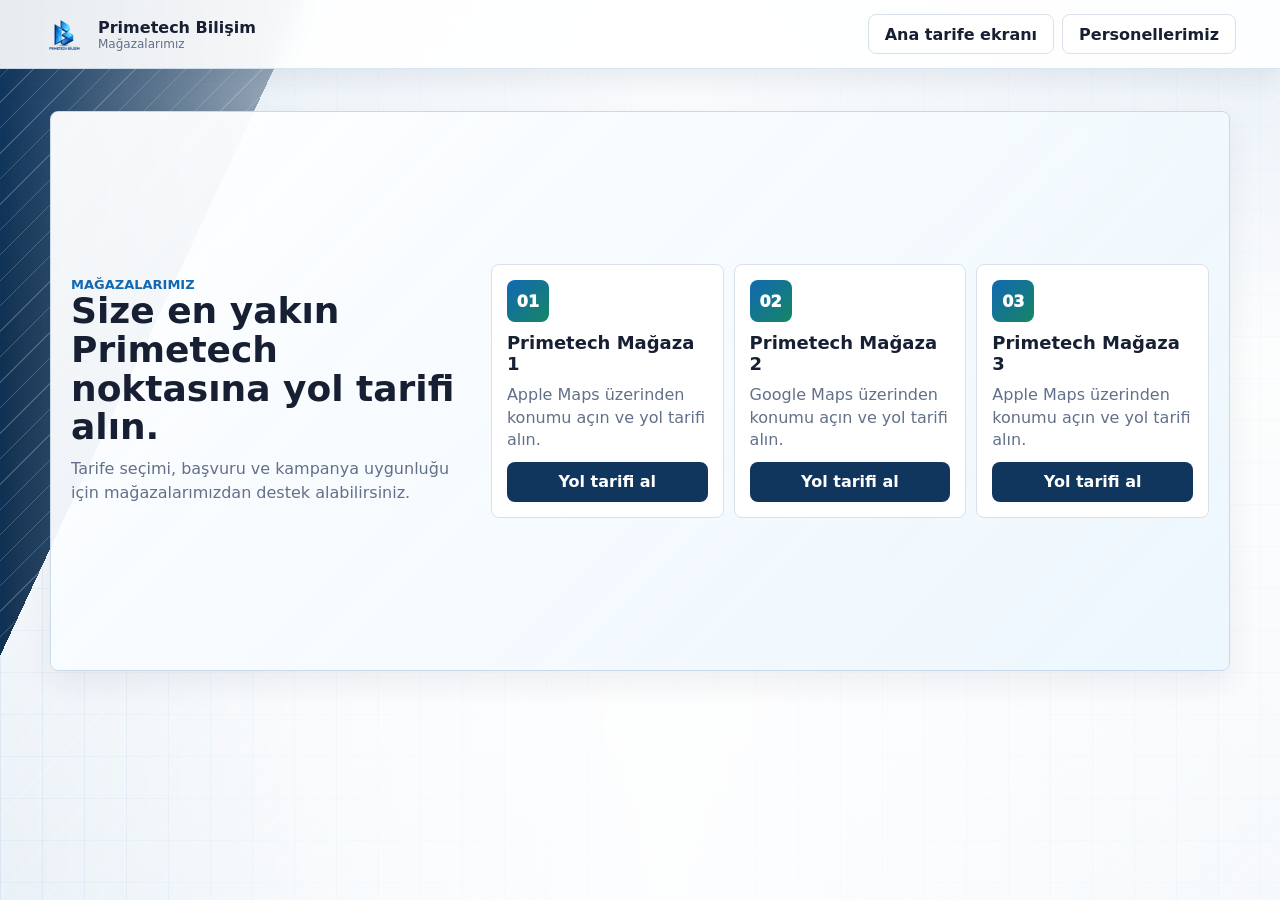
==== magazalarimiz.html @ d58ef6b8 "Add files via upload" ====
﻿<!doctype html>
<html lang="tr">
  <head>
    <meta charset="utf-8" />
    <meta name="viewport" content="width=device-width, initial-scale=1" />
    <title>Primetech Mağazalarımız</title>
    <style>
:root {
  color-scheme: light;
  --ink: #172033;
  --muted: #627089;
  --line: #d9e0ea;
  --panel: #ffffff;
  --soft: #f4f7fb;
  --blue: #1268b3;
  --cyan: #18a7df;
  --green: #168665;
  --amber: #aa6a00;
  --danger: #a63636;
  font-family: Inter, ui-sans-serif, system-ui, -apple-system, BlinkMacSystemFont, "Segoe UI", sans-serif;
}

* {
  box-sizing: border-box;
}

body {
  position: relative;
  min-height: 100vh;
  margin: 0;
  color: var(--ink);
  background:
    linear-gradient(115deg, rgba(12, 44, 78, 0.98) 0 18%, transparent 18% 100%),
    linear-gradient(180deg, #e7eef6 0%, #f8fafc 42%, #eaf1f7 100%);
}

body::before {
  content: "";
  position: fixed;
  inset: 0;
  z-index: -2;
  pointer-events: none;
  background:
    linear-gradient(90deg, rgba(18, 104, 179, 0.08) 1px, transparent 1px),
    linear-gradient(180deg, rgba(18, 104, 179, 0.06) 1px, transparent 1px),
    repeating-linear-gradient(135deg, rgba(255, 255, 255, 0.24) 0 1px, transparent 1px 18px);
  background-size: 42px 42px, 42px 42px, auto;
  opacity: 0.86;
}

body::after {
  content: "";
  position: fixed;
  inset: 0;
  z-index: -1;
  pointer-events: none;
  background:
    linear-gradient(90deg, rgba(255, 255, 255, 0) 0%, rgba(255, 255, 255, 0.64) 24%, rgba(255, 255, 255, 0.88) 52%, rgba(255, 255, 255, 0.58) 100%),
    linear-gradient(180deg, rgba(18, 104, 179, 0.14), rgba(255, 255, 255, 0) 38%);
}

.topbar {
  position: sticky;
  top: 0;
  z-index: 5;
  display: flex;
  align-items: center;
  justify-content: space-between;
  gap: 16px;
  padding: 12px clamp(16px, 4vw, 44px);
  background: rgba(255, 255, 255, 0.9);
  border-bottom: 1px solid rgba(18, 104, 179, 0.16);
  backdrop-filter: blur(14px);
  box-shadow: 0 10px 28px rgba(17, 39, 66, 0.08);
}

.brand {
  display: inline-flex;
  align-items: center;
  gap: 10px;
  color: inherit;
  text-decoration: none;
}

.brand img {
  width: 44px;
  height: 44px;
  border-radius: 8px;
  object-fit: cover;
}

.brand strong,
.brand small {
  display: block;
}

.brand small {
  color: var(--muted);
  font-size: 12px;
}

.pdf-link,
.tab,
#clearSearch {
  min-height: 40px;
  border: 1px solid var(--line);
  border-radius: 8px;
  background: #fff;
  color: var(--ink);
  font: inherit;
  font-weight: 700;
  text-decoration: none;
  cursor: pointer;
}

.top-actions {
  display: flex;
  flex-wrap: wrap;
  gap: 8px;
  justify-content: flex-end;
}

.pdf-link {
  display: inline-flex;
  align-items: center;
  padding: 0 16px;
}

.pdf-link.dark {
  color: #fff;
  border-color: #11365d;
  background: #11365d;
}

main {
  width: min(1180px, calc(100% - 28px));
  margin: 0 auto;
  padding: 26px 0 44px;
}

.hero {
  position: relative;
  display: grid;
  grid-template-columns: 1fr 220px;
  align-items: center;
  gap: 24px;
  min-height: 300px;
  padding: clamp(26px, 5vw, 54px);
  overflow: hidden;
  color: #fff;
  background:
    linear-gradient(135deg, rgba(9, 30, 55, 0.98), rgba(15, 90, 151, 0.92)),
    repeating-linear-gradient(135deg, rgba(255, 255, 255, 0.13) 0 1px, transparent 1px 20px),
    url('[data-uri]') center / 520px no-repeat;
  border-radius: 8px;
  box-shadow: 0 22px 54px rgba(18, 50, 84, 0.22);
}

.hero::after {
  content: "";
  position: absolute;
  inset: auto 0 0;
  height: 6px;
  background: linear-gradient(90deg, #18a7df, #ffffff, #168665);
  opacity: 0.82;
}

.eyebrow {
  margin: 0 0 12px;
  color: #b9ecff;
  font-size: 13px;
  font-weight: 800;
  text-transform: uppercase;
}

.eyebrow.dark {
  color: var(--blue);
}

h1 {
  max-width: 780px;
  margin: 0;
  font-size: clamp(34px, 6vw, 64px);
  line-height: 1;
  letter-spacing: 0;
}

.lead {
  max-width: 640px;
  margin: 18px 0 0;
  color: #d8efff;
  font-size: 18px;
  line-height: 1.55;
}

.hero-visual {
  position: relative;
  display: grid;
  place-items: center;
  min-height: 230px;
}

.hero-visual::before,
.hero-visual::after {
  content: "";
  position: absolute;
  border: 1px solid rgba(255, 255, 255, 0.38);
  border-radius: 999px;
  transform: rotate(-18deg);
}

.hero-visual::before {
  width: 270px;
  height: 116px;
}

.hero-visual::after {
  width: 205px;
  height: 82px;
}

.hero-visual img {
  position: relative;
  z-index: 1;
  width: min(100%, 210px);
  border-radius: 8px;
  box-shadow: 0 18px 50px rgba(0, 0, 0, 0.28);
}

.signal-card {
  position: absolute;
  right: 0;
  bottom: 6px;
  z-index: 2;
  min-width: 104px;
  padding: 13px;
  color: var(--ink);
  background: rgba(255, 255, 255, 0.92);
  border: 1px solid rgba(255, 255, 255, 0.8);
  border-radius: 8px;
  box-shadow: 0 18px 40px rgba(0, 0, 0, 0.22);
}

.signal-card strong,
.signal-card span,
.signal-card small {
  display: block;
}

.signal-card strong {
  color: var(--blue);
  font-size: 30px;
  line-height: 1;
}

.signal-card span {
  margin-top: 5px;
  font-weight: 900;
}

.signal-card small {
  color: var(--muted);
  font-weight: 800;
}

.telekom-strip {
  display: grid;
  grid-template-columns: minmax(260px, 0.9fr) 1.1fr;
  gap: 18px;
  align-items: center;
  margin-top: 16px;
  padding: 20px;
  overflow: hidden;
  color: var(--ink);
  background:
    linear-gradient(90deg, rgba(255, 255, 255, 0.96), rgba(237, 247, 255, 0.92)),
    repeating-linear-gradient(135deg, rgba(18, 104, 179, 0.12) 0 2px, transparent 2px 18px);
  border: 1px solid #c8d9eb;
  border-left: 7px solid var(--blue);
  border-radius: 8px;
}

.telekom-strip h2 {
  max-width: 620px;
  margin: 0;
  font-size: clamp(22px, 3vw, 34px);
  line-height: 1.08;
}

.telekom-points {
  display: grid;
  grid-template-columns: repeat(2, minmax(0, 1fr));
  gap: 9px;
}

.telekom-points span {
  min-height: 42px;
  display: flex;
  align-items: center;
  padding: 9px 11px;
  background: #fff;
  border: 1px solid var(--line);
  border-radius: 8px;
  color: #24354e;
  font-size: 13px;
  font-weight: 850;
}

.visual-board {
  display: grid;
  grid-template-columns: repeat(3, minmax(0, 1fr));
  gap: 14px;
  margin-top: 16px;
}

.visual-board article {
  min-height: 168px;
  padding: 18px;
  overflow: hidden;
  position: relative;
  background: #fff;
  border: 1px solid var(--line);
  border-radius: 8px;
  box-shadow: 0 10px 24px rgba(25, 45, 74, 0.06);
}

.visual-board article::after {
  content: "";
  position: absolute;
  right: -44px;
  bottom: -54px;
  width: 150px;
  height: 150px;
  background: radial-gradient(circle, rgba(18, 104, 179, 0.16), transparent 64%);
  border-radius: 999px;
}

.visual-icon {
  display: grid;
  place-items: center;
  width: 54px;
  height: 54px;
  color: #fff;
  background: linear-gradient(135deg, var(--blue), var(--cyan));
  border-radius: 8px;
  font-weight: 950;
}

.visual-board h2 {
  margin: 14px 0 6px;
  font-size: 19px;
}

.visual-board p {
  margin: 0;
  color: var(--muted);
  line-height: 1.45;
}

.stores-section {
  display: grid;
  grid-template-columns: minmax(260px, 0.72fr) 1.28fr;
  gap: 16px;
  align-items: stretch;
  margin-top: 16px;
  padding: 20px;
  background:
    linear-gradient(135deg, rgba(255, 255, 255, 0.96), rgba(237, 247, 255, 0.9)),
    linear-gradient(90deg, rgba(18, 104, 179, 0.08), rgba(22, 134, 101, 0.08));
  border: 1px solid #c8d9eb;
  border-radius: 8px;
  box-shadow: 0 12px 30px rgba(25, 45, 74, 0.07);
}

.page-section {
  min-height: min(560px, calc(100vh - 150px));
  align-items: center;
}

.stores-head h2,
.stores-head p {
  margin: 0;
}

.stores-head h2 {
  font-size: clamp(24px, 3vw, 36px);
  line-height: 1.08;
}

.stores-head p:not(.eyebrow) {
  margin-top: 10px;
  color: var(--muted);
  line-height: 1.5;
}

.store-grid {
  display: grid;
  grid-template-columns: repeat(3, minmax(0, 1fr));
  gap: 10px;
}

.store-card {
  display: grid;
  gap: 10px;
  align-content: start;
  min-height: 178px;
  padding: 15px;
  background: #fff;
  border: 1px solid var(--line);
  border-radius: 8px;
}

.store-pin {
  display: grid;
  place-items: center;
  width: 42px;
  height: 42px;
  color: #fff;
  background: linear-gradient(135deg, var(--blue), var(--green));
  border-radius: 8px;
  font-weight: 950;
}

.store-card h3,
.store-card p {
  margin: 0;
}

.store-card h3 {
  font-size: 18px;
}

.store-card p {
  color: var(--muted);
  line-height: 1.4;
}

.store-card a {
  display: inline-flex;
  align-items: center;
  justify-content: center;
  min-height: 40px;
  margin-top: auto;
  padding: 0 12px;
  color: #fff;
  background: #11365d;
  border-radius: 8px;
  font-weight: 850;
  text-decoration: none;
}

.staff-section {
  display: grid;
  grid-template-columns: minmax(260px, 0.72fr) 1.28fr;
  gap: 16px;
  align-items: stretch;
  margin-top: 16px;
  padding: 20px;
  color: var(--ink);
  background:
    linear-gradient(135deg, rgba(255, 255, 255, 0.98), rgba(244, 248, 252, 0.94)),
    repeating-linear-gradient(135deg, rgba(18, 104, 179, 0.1) 0 1px, transparent 1px 16px);
  border: 1px solid #c8d9eb;
  border-radius: 8px;
  box-shadow: 0 12px 30px rgba(25, 45, 74, 0.07);
}

.staff-head h2,
.staff-head p {
  margin: 0;
}

.staff-head h2 {
  font-size: clamp(24px, 3vw, 36px);
  line-height: 1.08;
}

.staff-head p:not(.eyebrow) {
  margin-top: 10px;
  color: var(--muted);
  line-height: 1.5;
}

.staff-grid {
  display: grid;
  grid-template-columns: repeat(2, minmax(0, 1fr));
  gap: 10px;
}

.staff-card {
  display: flex;
  gap: 12px;
  align-items: center;
  min-height: 92px;
  padding: 14px;
  background: #fff;
  border: 1px solid var(--line);
  border-radius: 8px;
  box-shadow: 0 8px 20px rgba(25, 45, 74, 0.05);
}

.staff-card.manager {
  grid-column: 1 / -1;
  background:
    linear-gradient(90deg, rgba(18, 104, 179, 0.12), rgba(22, 134, 101, 0.1)),
    #fff;
}

.staff-avatar {
  flex: 0 0 auto;
  display: grid;
  place-items: center;
  width: 50px;
  height: 50px;
  color: #fff;
  background: linear-gradient(135deg, #11365d, var(--blue));
  border-radius: 8px;
  font-weight: 950;
}

.staff-card h3,
.staff-card p {
  margin: 0;
}

.staff-card h3 {
  font-size: 17px;
  line-height: 1.2;
}

.staff-card p {
  margin-top: 4px;
  color: var(--blue);
  font-size: 13px;
  font-weight: 900;
  text-transform: uppercase;
}

.controls {
  display: grid;
  grid-template-columns: minmax(250px, 430px) 1fr;
  gap: 16px;
  align-items: end;
  margin-top: 18px;
}

.search {
  display: grid;
  gap: 7px;
  color: var(--muted);
  font-size: 13px;
  font-weight: 800;
}

.search input {
  width: 100%;
  min-height: 50px;
  border: 1px solid var(--line);
  border-radius: 8px;
  padding: 0 15px;
  color: var(--ink);
  background: #fff;
  font: inherit;
  font-size: 16px;
  outline: none;
}

.search input:focus {
  border-color: var(--blue);
  box-shadow: 0 0 0 3px rgba(18, 104, 179, 0.16);
}

.tabs {
  display: flex;
  flex-wrap: wrap;
  gap: 8px;
  justify-content: flex-end;
}

.tab {
  padding: 0 14px;
}

.tab.active {
  color: #fff;
  border-color: var(--blue);
  background: var(--blue);
}

.status-row {
  display: flex;
  align-items: center;
  justify-content: space-between;
  gap: 14px;
  margin: 16px 0;
  color: var(--muted);
}

.status-row p {
  margin: 0;
}

#clearSearch {
  padding: 0 13px;
}

.cards {
  display: grid;
  grid-template-columns: repeat(2, minmax(0, 1fr));
  gap: 14px;
}

.card {
  position: relative;
  display: grid;
  gap: 14px;
  min-height: 260px;
  padding: 18px;
  overflow: hidden;
  background: var(--panel);
  border: 1px solid var(--line);
  border-radius: 8px;
  box-shadow: 0 10px 24px rgba(25, 45, 74, 0.06);
}

.card::before {
  content: "";
  position: absolute;
  top: 0;
  left: 0;
  width: 100%;
  height: 5px;
  background: linear-gradient(90deg, var(--blue), var(--cyan), var(--green));
}

.card::after {
  content: "";
  position: absolute;
  right: -36px;
  top: 42px;
  width: 120px;
  height: 120px;
  background:
    linear-gradient(135deg, rgba(18, 104, 179, 0.09), rgba(22, 134, 101, 0.08));
  border-radius: 999px;
}

.category-watermark {
  position: absolute;
  right: 18px;
  bottom: 14px;
  z-index: 0;
  max-width: 58%;
  color: rgba(18, 104, 179, 0.08);
  font-size: clamp(28px, 5vw, 54px);
  font-weight: 950;
  line-height: 0.9;
  text-align: right;
  text-transform: uppercase;
  pointer-events: none;
}

.category-mobil {
  background:
    linear-gradient(135deg, rgba(255, 255, 255, 0.97), rgba(238, 247, 255, 0.95)),
    radial-gradient(circle at 88% 18%, rgba(18, 104, 179, 0.15), transparent 38%);
}

.category-ev {
  background:
    linear-gradient(135deg, rgba(255, 255, 255, 0.97), rgba(239, 250, 246, 0.95)),
    repeating-linear-gradient(90deg, rgba(22, 134, 101, 0.08) 0 1px, transparent 1px 18px);
}

.category-tivibu {
  background:
    linear-gradient(135deg, rgba(255, 255, 255, 0.98), rgba(246, 241, 255, 0.96)),
    radial-gradient(circle at 84% 24%, rgba(101, 70, 163, 0.14), transparent 42%);
}

.category-dsl {
  background:
    linear-gradient(135deg, rgba(255, 255, 255, 0.98), rgba(255, 248, 235, 0.96)),
    repeating-linear-gradient(135deg, rgba(170, 106, 0, 0.11) 0 1px, transparent 1px 18px);
}

.category-gorevli {
  background:
    linear-gradient(135deg, rgba(255, 255, 255, 0.98), rgba(255, 244, 244, 0.96)),
    radial-gradient(circle at 86% 22%, rgba(166, 54, 54, 0.12), transparent 42%);
}

.category-cihaz {
  background:
    linear-gradient(135deg, rgba(255, 255, 255, 0.98), rgba(241, 245, 249, 0.96)),
    repeating-linear-gradient(0deg, rgba(16, 24, 40, 0.07) 0 1px, transparent 1px 16px);
}

.card > * {
  position: relative;
  z-index: 1;
}

.tariff-card {
  cursor: pointer;
  transition: transform 160ms ease, border-color 160ms ease, box-shadow 160ms ease;
}

.tariff-card:hover,
.tariff-card:focus-visible {
  border-color: var(--blue);
  box-shadow: 0 16px 34px rgba(18, 104, 179, 0.14);
  transform: translateY(-2px);
  outline: none;
}

.card-head {
  display: flex;
  justify-content: space-between;
  gap: 12px;
}

.badge {
  display: inline-flex;
  align-items: center;
  height: 26px;
  padding: 0 9px;
  border-radius: 999px;
  color: #fff;
  font-size: 12px;
  font-weight: 800;
  white-space: nowrap;
}

.mobil { background: var(--blue); }
.ev { background: var(--green); }
.tivibu { background: #6546a3; }
.dsl { background: var(--amber); }
.gorevli { background: var(--danger); }
.cihaz { background: #101828; }

.device-visual {
  display: grid;
  grid-template-columns: 76px 76px;
  align-items: end;
  min-height: 132px;
  margin: 4px 0 0;
}

.phone-back,
.phone-front {
  position: relative;
  width: 82px;
  height: 126px;
  border-radius: 16px;
  box-shadow: 0 16px 28px rgba(17, 39, 66, 0.18);
}

.phone-back {
  z-index: 1;
  background: linear-gradient(145deg, #e3d4b8, #867c69);
}

.phone-back span {
  position: absolute;
  left: 12px;
  top: 14px;
  width: 46px;
  height: 16px;
  background: #111827;
  border-radius: 999px;
}

.phone-back span::after {
  content: "";
  position: absolute;
  right: -18px;
  top: 0;
  width: 16px;
  height: 16px;
  background: #f7fafc;
  border: 3px solid #111827;
  border-radius: 999px;
}

.phone-front {
  z-index: 2;
  display: grid;
  place-items: center;
  margin-left: -16px;
  color: #fff;
  background:
    radial-gradient(circle at 50% 8%, #101828 0 3px, transparent 4px),
    linear-gradient(135deg, #171923, #d9b968 48%, #0d1118);
  border: 5px solid #111827;
}

.phone-front span,
.phone-front small {
  display: block;
  line-height: 1;
}

.phone-front span {
  font-size: 24px;
  font-weight: 950;
}

.phone-front small {
  margin-top: -28px;
  font-size: 11px;
  font-weight: 850;
  opacity: 0.86;
}

.samsung-phone .phone-back {
  background: linear-gradient(145deg, #64748b, #1e293b);
}

.samsung-phone .phone-front {
  background:
    radial-gradient(circle at 50% 8%, #101828 0 3px, transparent 4px),
    linear-gradient(135deg, #0f172a, #9dd7ff 48%, #4f46e5);
}

.title {
  margin: 0;
  font-size: 20px;
  line-height: 1.2;
}

.subtitle {
  margin: 4px 0 0;
  color: var(--muted);
  line-height: 1.4;
}

.price {
  text-align: right;
  white-space: nowrap;
}

.price strong {
  display: block;
  font-size: 24px;
}

.features {
  display: flex;
  flex-wrap: wrap;
  gap: 7px;
}

.chip {
  display: inline-flex;
  align-items: center;
  min-height: 30px;
  padding: 0 10px;
  border: 1px solid var(--line);
  border-radius: 999px;
  background: var(--soft);
  color: #31415b;
  font-size: 13px;
  font-weight: 800;
}

.variants {
  display: grid;
  grid-template-columns: repeat(auto-fit, minmax(112px, 1fr));
  gap: 8px;
}

.variant {
  min-height: 86px;
  padding: 10px;
  background: #f8fafc;
  border: 1px solid var(--line);
  border-radius: 8px;
}

.variant strong,
.variant span,
.variant small {
  display: block;
}

.variant strong {
  color: var(--ink);
  font-size: 15px;
  line-height: 1.2;
}

.variant span {
  margin-top: 5px;
  color: var(--blue);
  font-size: 18px;
  font-weight: 850;
  line-height: 1.1;
}

.variant small {
  margin-top: 5px;
  color: var(--muted);
  font-size: 12px;
  line-height: 1.25;
}

.discount-variant span {
  color: #0e7490;
}

.discount-variant small {
  color: #31415b;
  font-weight: 800;
}

.note {
  margin: 0;
  color: var(--muted);
  line-height: 1.45;
}

.detail-hint {
  color: var(--blue);
  font-size: 13px;
  font-weight: 850;
}

.modal[hidden] {
  display: none;
}

.modal {
  position: fixed;
  inset: 0;
  z-index: 20;
  display: grid;
  place-items: center;
  padding: 20px;
}

.modal-backdrop {
  position: absolute;
  inset: 0;
  background: rgba(10, 20, 35, 0.62);
}

.modal-panel {
  position: relative;
  width: min(980px, 100%);
  max-height: min(86vh, 860px);
  overflow: auto;
  padding: clamp(18px, 3vw, 28px);
  background: #fff;
  border-radius: 8px;
  box-shadow: 0 28px 90px rgba(0, 0, 0, 0.3);
}

.modal-open {
  overflow: hidden;
}

.modal-close {
  position: sticky;
  top: 0;
  float: right;
  width: 40px;
  height: 40px;
  border: 1px solid var(--line);
  border-radius: 8px;
  background: #fff;
  color: var(--ink);
  font-size: 26px;
  line-height: 1;
  cursor: pointer;
}

.detail-head {
  padding-right: 52px;
}

.detail-head h2 {
  margin: 10px 0 6px;
  font-size: clamp(28px, 5vw, 44px);
  line-height: 1;
}

.detail-head p {
  margin: 0;
  color: var(--muted);
  font-size: 17px;
}

.detail-section {
  margin-top: 22px;
}

.detail-section h3,
.detail-box h3 {
  margin: 0 0 10px;
  font-size: 16px;
}

.detail-variants {
  grid-template-columns: repeat(auto-fit, minmax(130px, 1fr));
}

.detail-table-wrap {
  overflow: auto;
  border: 1px solid var(--line);
  border-radius: 8px;
}

.detail-table {
  width: 100%;
  border-collapse: collapse;
  min-width: 620px;
}

.detail-table th,
.detail-table td {
  padding: 12px;
  text-align: left;
  border-bottom: 1px solid var(--line);
}

.detail-table th {
  color: #24354e;
  background: #eef5fb;
  font-size: 12px;
  text-transform: uppercase;
}

.detail-table td {
  color: var(--muted);
}

.detail-table td strong {
  color: var(--blue);
  font-size: 18px;
}

.detail-table tr:last-child td {
  border-bottom: 0;
}

.detail-grid {
  display: grid;
  grid-template-columns: repeat(2, minmax(0, 1fr));
  gap: 12px;
  margin-top: 18px;
}

.detail-box {
  padding: 15px;
  background: #f8fafc;
  border: 1px solid var(--line);
  border-radius: 8px;
}

.detail-box ul {
  margin: 0;
  padding-left: 18px;
  color: var(--muted);
  line-height: 1.45;
}

.detail-box li + li {
  margin-top: 6px;
}

.detail-box p {
  margin: 0;
  color: var(--muted);
  line-height: 1.45;
}

.perk-grid {
  display: grid;
  grid-template-columns: repeat(2, minmax(0, 1fr));
  gap: 8px;
}

.perk-card {
  display: grid;
  grid-template-columns: 34px 1fr;
  gap: 9px;
  align-items: start;
  min-height: 72px;
  padding: 10px;
  background: #fff;
  border: 1px solid var(--line);
  border-radius: 8px;
}

.perk-card span {
  display: grid;
  place-items: center;
  width: 34px;
  height: 34px;
  color: #fff;
  background: linear-gradient(135deg, var(--blue), var(--green));
  border-radius: 8px;
  font-size: 12px;
  font-weight: 950;
}

.perk-card p {
  margin: 0;
  color: var(--muted);
  font-size: 13px;
  line-height: 1.35;
}

.contact-cta {
  display: flex;
  align-items: center;
  justify-content: space-between;
  gap: 14px;
  margin-top: 18px;
  padding: 16px;
  color: #fff;
  background: linear-gradient(135deg, #1268b3, #168665);
  border-radius: 8px;
}

.contact-cta strong,
.contact-cta span {
  display: block;
}

.contact-cta span {
  margin-top: 4px;
  color: rgba(255, 255, 255, 0.82);
}

.contact-cta code {
  display: block;
  max-width: 680px;
  margin-top: 10px;
  padding: 10px;
  color: #143525;
  background: rgba(255, 255, 255, 0.9);
  border-radius: 8px;
  font: 700 13px/1.4 Inter, ui-sans-serif, system-ui, sans-serif;
  white-space: normal;
}

.whatsapp-button {
  display: inline-flex;
  align-items: center;
  justify-content: center;
  min-height: 44px;
  padding: 0 18px;
  color: #0e3b2c;
  background: #fff;
  border-radius: 8px;
  font-weight: 900;
  text-decoration: none;
  white-space: nowrap;
}

.empty {
  grid-column: 1 / -1;
  padding: 30px;
  text-align: center;
  color: var(--muted);
  background: #fff;
  border: 1px dashed var(--line);
  border-radius: 8px;
}

.pdf-panel {
  display: flex;
  align-items: center;
  justify-content: space-between;
  gap: 16px;
  margin-top: 24px;
  padding: 22px;
  background: #fff;
  border: 1px solid var(--line);
  border-radius: 8px;
}

.pdf-panel h2,
.pdf-panel p {
  margin: 0;
}

.pdf-panel p {
  margin-top: 6px;
  color: var(--muted);
}

@media (max-width: 900px) {
  .hero,
  .controls,
  .telekom-strip,
  .visual-board,
  .stores-section,
  .staff-section {
    grid-template-columns: 1fr;
  }

  .store-grid,
  .staff-grid {
    grid-template-columns: 1fr;
  }

  .tabs {
    justify-content: flex-start;
  }

  .cards {
    grid-template-columns: 1fr;
  }
}

@media (max-width: 620px) {
  .topbar {
    align-items: flex-start;
  }

  .brand span {
    display: none;
  }

  .hero {
    min-height: auto;
    padding: 24px;
  }

  .hero-logo {
    display: none;
  }

  .hero-visual {
    display: none;
  }

  h1 {
    font-size: 36px;
  }

  .cards {
    grid-template-columns: 1fr;
  }

  .card-head,
  .pdf-panel,
  .status-row,
  .detail-grid,
  .contact-cta {
    align-items: flex-start;
    display: flex;
    flex-direction: column;
  }

  .telekom-points {
    grid-template-columns: 1fr;
  }

  .perk-grid {
    grid-template-columns: 1fr;
  }

  .modal {
    padding: 10px;
  }

  .price {
    text-align: left;
  }
}

</style>
  </head>
  <body>
    <header class="topbar">
      <a class="brand" href="index.html" aria-label="Primetech ana sayfa">
        <img src="[data-uri]" alt="Primetech Bilişim" />
        <span>
          <strong>Primetech Bilişim</strong>
          <small>Mağazalarımız</small>
        </span>
      </a>
      <nav class="top-actions" aria-label="Hızlı bağlantılar">
        <a class="pdf-link" href="index.html">Ana tarife ekranı</a>
        <a class="pdf-link" href="personellerimiz.html">Personellerimiz</a>
      </nav>
    </header>

    <main>
      <section class="stores-section page-section" aria-label="Mağazalarımız">
        <div class="stores-head">
          <p class="eyebrow dark">Mağazalarımız</p>
          <h2>Size en yakın Primetech noktasına yol tarifi alın.</h2>
          <p>Tarife seçimi, başvuru ve kampanya uygunluğu için mağazalarımızdan destek alabilirsiniz.</p>
        </div>
        <div class="store-grid">
          <article class="store-card">
            <span class="store-pin">01</span>
            <h3>Primetech Mağaza 1</h3>
            <p>Apple Maps üzerinden konumu açın ve yol tarifi alın.</p>
            <a href="https://maps.apple/p/JTfCHb.LEpPnDR" target="_blank" rel="noopener">Yol tarifi al</a>
          </article>
          <article class="store-card">
            <span class="store-pin">02</span>
            <h3>Primetech Mağaza 2</h3>
            <p>Google Maps üzerinden konumu açın ve yol tarifi alın.</p>
            <a href="https://maps.app.goo.gl/iQ6rMg1Adrgy4jG86?g_st=iw" target="_blank" rel="noopener">Yol tarifi al</a>
          </article>
          <article class="store-card">
            <span class="store-pin">03</span>
            <h3>Primetech Mağaza 3</h3>
            <p>Apple Maps üzerinden konumu açın ve yol tarifi alın.</p>
            <a href="https://maps.apple/p/fBBuupZYRrLbHs" target="_blank" rel="noopener">Yol tarifi al</a>
          </article>
        </div>
      </section>
    </main>
  </body>
</html>
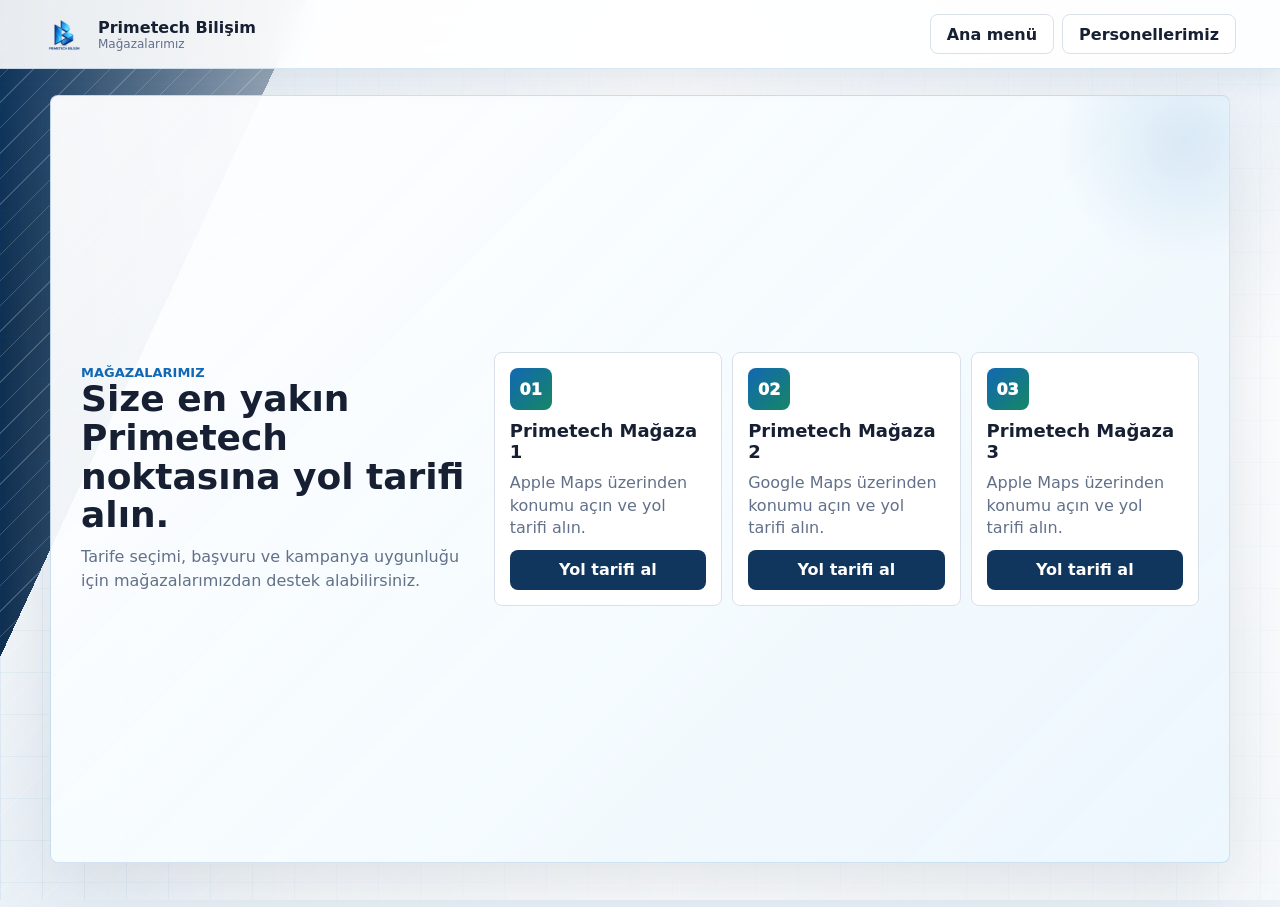
==== commit e3029b43: "Update print statement from 'Hello' to 'Goodbye'" ====
--- a/magazalarimiz.html
+++ b/magazalarimiz.html
@@ -151,7 +151,7 @@
   background:
     linear-gradient(135deg, rgba(9, 30, 55, 0.98), rgba(15, 90, 151, 0.92)),
     repeating-linear-gradient(135deg, rgba(255, 255, 255, 0.13) 0 1px, transparent 1px 20px),
-    url('[data-uri]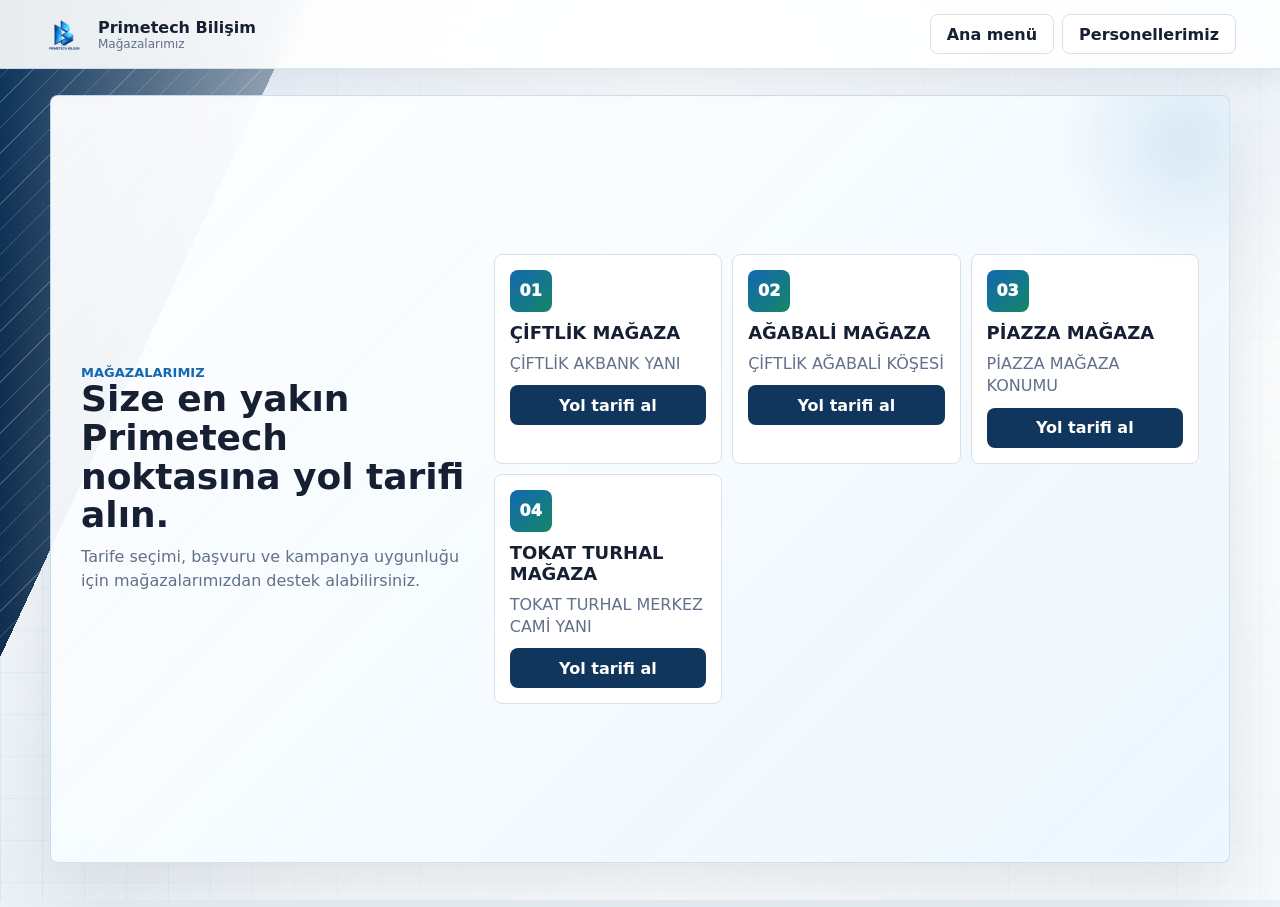
==== commit 23ecac8c: "Update print statement from 'Hello' to 'Goodbye'" ====
--- a/magazalarimiz.html
+++ b/magazalarimiz.html
@@ -116,8 +116,30 @@
 .top-actions {
   display: flex;
   flex-wrap: wrap;
+  align-items: center;
   gap: 8px;
   justify-content: flex-end;
+}
+
+.top-tabs {
+  display: flex;
+  flex-wrap: wrap;
+  gap: 6px;
+  justify-content: flex-end;
+}
+
+.top-tabs .tab {
+  min-height: 36px;
+  padding: 0 10px;
+  font-size: 13px;
+  font-weight: 850;
+}
+
+.nav-separator {
+  width: 1px;
+  height: 34px;
+  margin: 0 4px;
+  background: linear-gradient(180deg, transparent, rgba(18, 104, 179, 0.36), transparent);
 }
 
 .pdf-link {
@@ -141,19 +163,124 @@
 .hero {
   position: relative;
   display: grid;
-  grid-template-columns: 1fr 220px;
-  align-items: center;
-  gap: 24px;
-  min-height: 300px;
-  padding: clamp(26px, 5vw, 54px);
+  grid-template-columns: minmax(0, 1fr) 340px;
+  align-items: center;
+  gap: 34px;
+  min-height: 340px;
+  padding: 48px 54px;
   overflow: hidden;
   color: #fff;
   background:
-    linear-gradient(135deg, rgba(9, 30, 55, 0.98), rgba(15, 90, 151, 0.92)),
-    repeating-linear-gradient(135deg, rgba(255, 255, 255, 0.13) 0 1px, transparent 1px 20px),
-    url('[data-uri]') center / 520px no-repeat;
+    radial-gradient(circle at 78% 26%, rgba(69, 190, 255, 0.34), transparent 28%),
+    radial-gradient(circle at 18% 80%, rgba(34, 168, 129, 0.28), transparent 30%),
+    linear-gradient(135deg, rgba(8, 28, 52, 0.98), rgba(27, 78, 141, 0.94)),
+    repeating-linear-gradient(135deg, rgba(255, 255, 255, 0.12) 0 1px, transparent 1px 22px);
   border-radius: 8px;
   box-shadow: 0 22px 54px rgba(18, 50, 84, 0.22);
+}
+
+.hero::before {
+  content: "";
+  position: absolute;
+  inset: 18px;
+  pointer-events: none;
+  border: 1px solid rgba(255, 255, 255, 0.14);
+  border-radius: 8px;
+  background:
+    linear-gradient(90deg, rgba(255, 255, 255, 0.12), transparent 30%),
+    linear-gradient(rgba(255, 255, 255, 0.06) 1px, transparent 1px),
+    linear-gradient(90deg, rgba(255, 255, 255, 0.05) 1px, transparent 1px);
+  background-size: auto, 34px 34px, 34px 34px;
+  opacity: 0.7;
+}
+
+.hero-brand-lockup {
+  position: relative;
+  z-index: 1;
+  display: grid;
+  justify-items: start;
+  gap: 12px;
+  text-align: left;
+}
+
+.hero-brand-lockup h1 {
+  max-width: 650px;
+  font-size: 58px;
+  line-height: 0.98;
+  text-shadow: 0 18px 34px rgba(0, 0, 0, 0.22);
+}
+
+.hero-showcase {
+  position: relative;
+  z-index: 1;
+  min-height: 250px;
+  display: grid;
+  place-items: center;
+}
+
+.hero-logo-panel {
+  position: relative;
+  display: grid;
+  place-items: center;
+  width: 260px;
+  height: 260px;
+  padding: 28px;
+  background:
+    linear-gradient(145deg, rgba(255, 255, 255, 0.22), rgba(255, 255, 255, 0.07)),
+    rgba(8, 33, 62, 0.36);
+  border: 1px solid rgba(255, 255, 255, 0.28);
+  border-radius: 8px;
+  box-shadow:
+    0 26px 58px rgba(0, 0, 0, 0.32),
+    inset 0 1px 0 rgba(255, 255, 255, 0.3);
+}
+
+.hero-logo-panel img {
+  position: relative;
+  z-index: 2;
+  width: 190px;
+  height: auto;
+  border-radius: 8px;
+  filter: drop-shadow(0 20px 30px rgba(0, 0, 0, 0.3));
+}
+
+.orbit {
+  position: absolute;
+  border: 1px solid rgba(255, 255, 255, 0.38);
+  border-radius: 999px;
+  transform: rotate(-18deg);
+}
+
+.orbit-one {
+  width: 310px;
+  height: 128px;
+}
+
+.orbit-two {
+  width: 238px;
+  height: 88px;
+}
+
+.hero-glow {
+  position: absolute;
+  border-radius: 999px;
+  filter: blur(8px);
+}
+
+.glow-one {
+  right: 18px;
+  top: 20px;
+  width: 64px;
+  height: 64px;
+  background: rgba(72, 199, 255, 0.52);
+}
+
+.glow-two {
+  left: 20px;
+  bottom: 24px;
+  width: 48px;
+  height: 48px;
+  background: rgba(42, 196, 142, 0.48);
 }
 
 .hero::after {
@@ -263,6 +390,160 @@
   font-weight: 800;
 }
 
+.price-alert {
+  position: relative;
+  display: grid;
+  grid-template-columns: 58px minmax(0, 1fr) auto;
+  gap: 18px;
+  align-items: center;
+  margin-top: 16px;
+  padding: 20px 22px;
+  overflow: hidden;
+  background:
+    radial-gradient(circle at 92% 18%, rgba(255, 202, 85, 0.3), transparent 26%),
+    linear-gradient(135deg, rgba(255, 255, 255, 0.98), rgba(239, 247, 255, 0.96)),
+    linear-gradient(90deg, rgba(18, 104, 179, 0.16), rgba(22, 134, 101, 0.13));
+  border: 1px solid rgba(18, 104, 179, 0.34);
+  border-left: 8px solid #f0a000;
+  border-radius: 8px;
+  box-shadow: 0 18px 42px rgba(22, 56, 96, 0.16);
+}
+
+.price-alert::after {
+  content: "21";
+  position: absolute;
+  right: 18px;
+  top: -26px;
+  color: rgba(18, 104, 179, 0.08);
+  font-size: 120px;
+  font-weight: 950;
+  line-height: 1;
+}
+
+.alert-icon {
+  display: grid;
+  place-items: center;
+  width: 50px;
+  height: 50px;
+  color: #fff;
+  background: linear-gradient(135deg, #f0a000, #1268b3);
+  border-radius: 8px;
+  box-shadow: 0 12px 28px rgba(240, 160, 0, 0.25);
+  font-size: 28px;
+  font-weight: 950;
+}
+
+.price-alert h2,
+.price-alert p {
+  position: relative;
+  z-index: 1;
+  margin: 0;
+}
+
+.price-alert h2 {
+  max-width: 860px;
+  font-size: clamp(20px, 2.6vw, 29px);
+  line-height: 1.14;
+}
+
+.price-alert p:not(.eyebrow) {
+  margin-top: 7px;
+  color: var(--muted);
+  font-weight: 700;
+}
+
+.countdown {
+  position: relative;
+  z-index: 1;
+  display: grid;
+  grid-template-columns: repeat(3, 76px);
+  gap: 8px;
+}
+
+.countdown div {
+  display: grid;
+  place-items: center;
+  min-height: 70px;
+  padding: 10px 8px;
+  color: #fff;
+  background: linear-gradient(145deg, #113b68, #1268b3);
+  border: 1px solid rgba(255, 255, 255, 0.22);
+  border-radius: 8px;
+  box-shadow: 0 12px 26px rgba(18, 104, 179, 0.22);
+}
+
+.countdown strong {
+  font-size: 28px;
+  line-height: 1;
+}
+
+.countdown span {
+  margin-top: 5px;
+  color: rgba(255, 255, 255, 0.78);
+  font-size: 11px;
+  font-weight: 900;
+  text-transform: uppercase;
+}
+
+.live-support {
+  display: grid;
+  grid-template-columns: 70px minmax(0, 1fr) auto;
+  gap: 18px;
+  align-items: center;
+  margin-top: 16px;
+  padding: 20px;
+  color: var(--ink);
+  background:
+    linear-gradient(135deg, rgba(255, 255, 255, 0.98), rgba(237, 247, 255, 0.94)),
+    repeating-linear-gradient(135deg, rgba(22, 134, 101, 0.1) 0 2px, transparent 2px 18px);
+  border: 1px solid #c8d9eb;
+  border-left: 7px solid var(--green);
+  border-radius: 8px;
+  box-shadow: 0 16px 36px rgba(22, 56, 96, 0.1);
+}
+
+.support-mark {
+  display: grid;
+  place-items: center;
+  width: 58px;
+  height: 58px;
+  color: #fff;
+  background: linear-gradient(135deg, #168665, #1268b3);
+  border-radius: 8px;
+  font-weight: 950;
+}
+
+.live-support h2,
+.live-support p {
+  margin: 0;
+}
+
+.live-support h2 {
+  font-size: clamp(21px, 2.4vw, 30px);
+  line-height: 1.12;
+}
+
+.live-support p:not(.eyebrow) {
+  margin-top: 7px;
+  color: var(--muted);
+  font-weight: 700;
+}
+
+.support-button {
+  display: inline-flex;
+  align-items: center;
+  justify-content: center;
+  min-height: 44px;
+  padding: 0 18px;
+  color: #fff;
+  background: linear-gradient(135deg, #168665, #20b56f);
+  border-radius: 8px;
+  font-weight: 950;
+  text-decoration: none;
+  white-space: nowrap;
+  box-shadow: 0 12px 26px rgba(22, 134, 101, 0.2);
+}
+
 .telekom-strip {
   display: grid;
   grid-template-columns: minmax(260px, 0.9fr) 1.1fr;
@@ -454,7 +735,7 @@
 
 .store-grid {
   display: grid;
-  grid-template-columns: repeat(3, minmax(0, 1fr));
+  grid-template-columns: repeat(auto-fit, minmax(190px, 1fr));
   gap: 10px;
 }
 
@@ -619,6 +900,9 @@
 }
 
 .call-action {
+  display: flex;
+  flex-wrap: wrap;
+  gap: 8px;
   margin-top: 8px;
 }
 
@@ -635,9 +919,13 @@
   text-decoration: none;
 }
 
+.call-action .message-action {
+  background: linear-gradient(135deg, #168665, #20b56f);
+}
+
 .controls {
   display: grid;
-  grid-template-columns: minmax(250px, 430px) 1fr;
+  grid-template-columns: minmax(250px, 520px);
   gap: 16px;
   align-items: end;
   margin-top: 18px;
@@ -1217,10 +1505,14 @@
   justify-content: space-between;
   gap: 14px;
   margin-top: 18px;
-  padding: 16px;
+  padding: 18px;
   color: #fff;
-  background: linear-gradient(135deg, #1268b3, #168665);
-  border-radius: 8px;
+  background:
+    linear-gradient(135deg, rgba(17, 54, 93, 0.98), rgba(18, 104, 179, 0.96)),
+    repeating-linear-gradient(135deg, rgba(255, 255, 255, 0.12) 0 1px, transparent 1px 18px);
+  border: 1px solid rgba(255, 255, 255, 0.22);
+  border-radius: 8px;
+  box-shadow: 0 16px 32px rgba(17, 54, 93, 0.18);
 }
 
 .contact-cta strong,
@@ -1251,10 +1543,11 @@
   justify-content: center;
   min-height: 44px;
   padding: 0 18px;
-  color: #0e3b2c;
+  color: #10395f;
   background: #fff;
-  border-radius: 8px;
-  font-weight: 900;
+  border: 1px solid rgba(255, 255, 255, 0.78);
+  border-radius: 8px;
+  font-weight: 950;
   text-decoration: none;
   white-space: nowrap;
 }
@@ -1294,6 +1587,7 @@
 @media (max-width: 900px) {
   .hero,
   .controls,
+  .live-support,
   .telekom-strip,
   .visual-board,
   .stores-section,
@@ -1310,8 +1604,39 @@
     justify-content: flex-start;
   }
 
+  .topbar {
+    align-items: flex-start;
+  }
+
+  .top-actions,
+  .top-tabs {
+    justify-content: flex-start;
+  }
+
+  .live-support {
+    align-items: flex-start;
+  }
+
+  .support-button {
+    width: fit-content;
+  }
+
   .cards {
     grid-template-columns: 1fr;
+  }
+
+  .hero {
+    gap: 26px;
+    padding: 34px;
+  }
+
+  .hero-brand-lockup {
+    justify-items: center;
+    text-align: center;
+  }
+
+  .hero-brand-lockup h1 {
+    font-size: 46px;
   }
 }
 
@@ -1324,17 +1649,103 @@
     display: none;
   }
 
+  .top-actions {
+    width: 100%;
+  }
+
+  .top-tabs {
+    width: 100%;
+  }
+
+  .top-tabs .tab {
+    min-height: 34px;
+    padding: 0 9px;
+    font-size: 12px;
+  }
+
+  .nav-separator {
+    width: 100%;
+    height: 1px;
+    margin: 2px 0;
+    background: linear-gradient(90deg, transparent, rgba(18, 104, 179, 0.36), transparent);
+  }
+
   .hero {
     min-height: auto;
     padding: 24px;
   }
 
-  .hero-logo {
-    display: none;
-  }
-
-  .hero-visual {
-    display: none;
+  .hero-brand-lockup h1 {
+    font-size: 34px;
+  }
+
+  .hero-showcase {
+    min-height: 190px;
+  }
+
+  .hero-logo-panel {
+    width: 188px;
+    height: 188px;
+    padding: 20px;
+  }
+
+  .hero-logo-panel img {
+    width: 138px;
+  }
+
+  .price-alert {
+    grid-template-columns: 1fr;
+    gap: 12px;
+    padding: 16px;
+  }
+
+  .price-alert::after {
+    right: 10px;
+    top: -18px;
+    font-size: 82px;
+  }
+
+  .alert-icon {
+    width: 42px;
+    height: 42px;
+    font-size: 24px;
+  }
+
+  .countdown {
+    grid-template-columns: repeat(3, minmax(0, 1fr));
+    width: 100%;
+  }
+
+  .countdown div {
+    min-height: 62px;
+  }
+
+  .countdown strong {
+    font-size: 23px;
+  }
+
+  .live-support {
+    gap: 12px;
+    padding: 16px;
+  }
+
+  .support-mark {
+    width: 48px;
+    height: 48px;
+  }
+
+  .support-button {
+    width: 100%;
+  }
+
+  .orbit-one {
+    width: 222px;
+    height: 92px;
+  }
+
+  .orbit-two {
+    width: 174px;
+    height: 66px;
   }
 
   h1 {
@@ -1399,21 +1810,27 @@
         <div class="store-grid">
           <article class="store-card">
             <span class="store-pin">01</span>
-            <h3>Primetech Mağaza 1</h3>
-            <p>Apple Maps üzerinden konumu açın ve yol tarifi alın.</p>
-            <a href="https://maps.apple/p/JTfCHb.LEpPnDR" target="_blank" rel="noopener">Yol tarifi al</a>
+            <h3>ÇİFTLİK MAĞAZA</h3>
+            <p>ÇİFTLİK AKBANK YANI</p>
+            <a href="https://www.google.com/maps/search/?api=1&query=%C3%87iftlik%20Akbank%20Yan%C4%B1%20Primetech" target="_blank" rel="noopener">Yol tarifi al</a>
           </article>
           <article class="store-card">
             <span class="store-pin">02</span>
-            <h3>Primetech Mağaza 2</h3>
-            <p>Google Maps üzerinden konumu açın ve yol tarifi alın.</p>
+            <h3>AĞABALİ MAĞAZA</h3>
+            <p>ÇİFTLİK AĞABALİ KÖŞESİ</p>
             <a href="https://maps.app.goo.gl/iQ6rMg1Adrgy4jG86?g_st=iw" target="_blank" rel="noopener">Yol tarifi al</a>
           </article>
           <article class="store-card">
             <span class="store-pin">03</span>
-            <h3>Primetech Mağaza 3</h3>
-            <p>Apple Maps üzerinden konumu açın ve yol tarifi alın.</p>
-            <a href="https://maps.apple/p/fBBuupZYRrLbHs" target="_blank" rel="noopener">Yol tarifi al</a>
+            <h3>PİAZZA MAĞAZA</h3>
+            <p>PİAZZA MAĞAZA KONUMU</p>
+            <a href="https://www.google.com/maps/search/?api=1&query=Piazza%20Primetech%20Ma%C4%9Faza" target="_blank" rel="noopener">Yol tarifi al</a>
+          </article>
+          <article class="store-card">
+            <span class="store-pin">04</span>
+            <h3>TOKAT TURHAL MAĞAZA</h3>
+            <p>TOKAT TURHAL MERKEZ CAMİ YANI</p>
+            <a href="https://maps.app.goo.gl/VJpfwVGwudKUDGp36" target="_blank" rel="noopener">Yol tarifi al</a>
           </article>
         </div>
       </section>
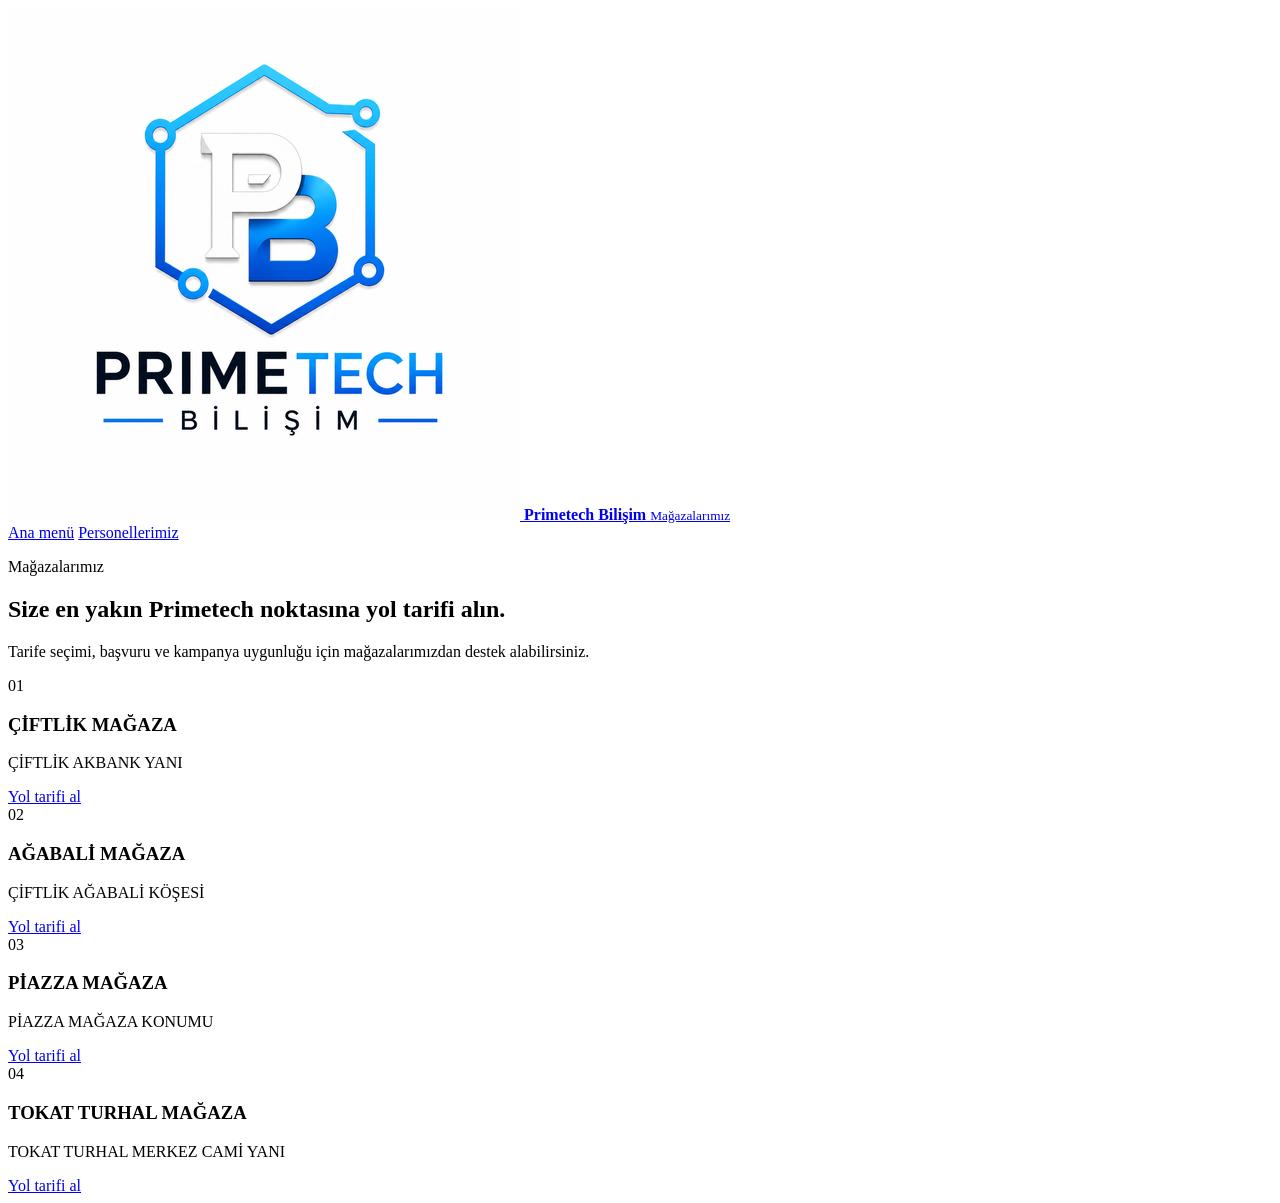
==== commit 8b992985: "Update print statement from 'Hello' to 'Goodbye'" ====
--- a/magazalarimiz.html
+++ b/magazalarimiz.html
@@ -4,1791 +4,12 @@
     <meta charset="utf-8" />
     <meta name="viewport" content="width=device-width, initial-scale=1" />
     <title>Primetech Mağazalarımız</title>
-    <style>
-:root {
-  color-scheme: light;
-  --ink: #172033;
-  --muted: #627089;
-  --line: #d9e0ea;
-  --panel: #ffffff;
-  --soft: #f4f7fb;
-  --blue: #1268b3;
-  --cyan: #18a7df;
-  --green: #168665;
-  --amber: #aa6a00;
-  --danger: #a63636;
-  font-family: Inter, ui-sans-serif, system-ui, -apple-system, BlinkMacSystemFont, "Segoe UI", sans-serif;
-}
-
-* {
-  box-sizing: border-box;
-}
-
-body {
-  position: relative;
-  min-height: 100vh;
-  margin: 0;
-  color: var(--ink);
-  background:
-    linear-gradient(115deg, rgba(12, 44, 78, 0.98) 0 18%, transparent 18% 100%),
-    linear-gradient(180deg, #e7eef6 0%, #f8fafc 42%, #eaf1f7 100%);
-}
-
-body::before {
-  content: "";
-  position: fixed;
-  inset: 0;
-  z-index: -2;
-  pointer-events: none;
-  background:
-    linear-gradient(90deg, rgba(18, 104, 179, 0.08) 1px, transparent 1px),
-    linear-gradient(180deg, rgba(18, 104, 179, 0.06) 1px, transparent 1px),
-    repeating-linear-gradient(135deg, rgba(255, 255, 255, 0.24) 0 1px, transparent 1px 18px);
-  background-size: 42px 42px, 42px 42px, auto;
-  opacity: 0.86;
-}
-
-body::after {
-  content: "";
-  position: fixed;
-  inset: 0;
-  z-index: -1;
-  pointer-events: none;
-  background:
-    linear-gradient(90deg, rgba(255, 255, 255, 0) 0%, rgba(255, 255, 255, 0.64) 24%, rgba(255, 255, 255, 0.88) 52%, rgba(255, 255, 255, 0.58) 100%),
-    linear-gradient(180deg, rgba(18, 104, 179, 0.14), rgba(255, 255, 255, 0) 38%);
-}
-
-.topbar {
-  position: sticky;
-  top: 0;
-  z-index: 5;
-  display: flex;
-  align-items: center;
-  justify-content: space-between;
-  gap: 16px;
-  padding: 12px clamp(16px, 4vw, 44px);
-  background: rgba(255, 255, 255, 0.9);
-  border-bottom: 1px solid rgba(18, 104, 179, 0.16);
-  backdrop-filter: blur(14px);
-  box-shadow: 0 10px 28px rgba(17, 39, 66, 0.08);
-}
-
-.brand {
-  display: inline-flex;
-  align-items: center;
-  gap: 10px;
-  color: inherit;
-  text-decoration: none;
-}
-
-.brand img {
-  width: 44px;
-  height: 44px;
-  border-radius: 8px;
-  object-fit: cover;
-}
-
-.brand strong,
-.brand small {
-  display: block;
-}
-
-.brand small {
-  color: var(--muted);
-  font-size: 12px;
-}
-
-.pdf-link,
-.tab,
-#clearSearch {
-  min-height: 40px;
-  border: 1px solid var(--line);
-  border-radius: 8px;
-  background: #fff;
-  color: var(--ink);
-  font: inherit;
-  font-weight: 700;
-  text-decoration: none;
-  cursor: pointer;
-}
-
-.top-actions {
-  display: flex;
-  flex-wrap: wrap;
-  align-items: center;
-  gap: 8px;
-  justify-content: flex-end;
-}
-
-.top-tabs {
-  display: flex;
-  flex-wrap: wrap;
-  gap: 6px;
-  justify-content: flex-end;
-}
-
-.top-tabs .tab {
-  min-height: 36px;
-  padding: 0 10px;
-  font-size: 13px;
-  font-weight: 850;
-}
-
-.nav-separator {
-  width: 1px;
-  height: 34px;
-  margin: 0 4px;
-  background: linear-gradient(180deg, transparent, rgba(18, 104, 179, 0.36), transparent);
-}
-
-.pdf-link {
-  display: inline-flex;
-  align-items: center;
-  padding: 0 16px;
-}
-
-.pdf-link.dark {
-  color: #fff;
-  border-color: #11365d;
-  background: #11365d;
-}
-
-main {
-  width: min(1180px, calc(100% - 28px));
-  margin: 0 auto;
-  padding: 26px 0 44px;
-}
-
-.hero {
-  position: relative;
-  display: grid;
-  grid-template-columns: minmax(0, 1fr) 340px;
-  align-items: center;
-  gap: 34px;
-  min-height: 340px;
-  padding: 48px 54px;
-  overflow: hidden;
-  color: #fff;
-  background:
-    radial-gradient(circle at 78% 26%, rgba(69, 190, 255, 0.34), transparent 28%),
-    radial-gradient(circle at 18% 80%, rgba(34, 168, 129, 0.28), transparent 30%),
-    linear-gradient(135deg, rgba(8, 28, 52, 0.98), rgba(27, 78, 141, 0.94)),
-    repeating-linear-gradient(135deg, rgba(255, 255, 255, 0.12) 0 1px, transparent 1px 22px);
-  border-radius: 8px;
-  box-shadow: 0 22px 54px rgba(18, 50, 84, 0.22);
-}
-
-.hero::before {
-  content: "";
-  position: absolute;
-  inset: 18px;
-  pointer-events: none;
-  border: 1px solid rgba(255, 255, 255, 0.14);
-  border-radius: 8px;
-  background:
-    linear-gradient(90deg, rgba(255, 255, 255, 0.12), transparent 30%),
-    linear-gradient(rgba(255, 255, 255, 0.06) 1px, transparent 1px),
-    linear-gradient(90deg, rgba(255, 255, 255, 0.05) 1px, transparent 1px);
-  background-size: auto, 34px 34px, 34px 34px;
-  opacity: 0.7;
-}
-
-.hero-brand-lockup {
-  position: relative;
-  z-index: 1;
-  display: grid;
-  justify-items: start;
-  gap: 12px;
-  text-align: left;
-}
-
-.hero-brand-lockup h1 {
-  max-width: 650px;
-  font-size: 58px;
-  line-height: 0.98;
-  text-shadow: 0 18px 34px rgba(0, 0, 0, 0.22);
-}
-
-.hero-showcase {
-  position: relative;
-  z-index: 1;
-  min-height: 250px;
-  display: grid;
-  place-items: center;
-}
-
-.hero-logo-panel {
-  position: relative;
-  display: grid;
-  place-items: center;
-  width: 260px;
-  height: 260px;
-  padding: 28px;
-  background:
-    linear-gradient(145deg, rgba(255, 255, 255, 0.22), rgba(255, 255, 255, 0.07)),
-    rgba(8, 33, 62, 0.36);
-  border: 1px solid rgba(255, 255, 255, 0.28);
-  border-radius: 8px;
-  box-shadow:
-    0 26px 58px rgba(0, 0, 0, 0.32),
-    inset 0 1px 0 rgba(255, 255, 255, 0.3);
-}
-
-.hero-logo-panel img {
-  position: relative;
-  z-index: 2;
-  width: 190px;
-  height: auto;
-  border-radius: 8px;
-  filter: drop-shadow(0 20px 30px rgba(0, 0, 0, 0.3));
-}
-
-.orbit {
-  position: absolute;
-  border: 1px solid rgba(255, 255, 255, 0.38);
-  border-radius: 999px;
-  transform: rotate(-18deg);
-}
-
-.orbit-one {
-  width: 310px;
-  height: 128px;
-}
-
-.orbit-two {
-  width: 238px;
-  height: 88px;
-}
-
-.hero-glow {
-  position: absolute;
-  border-radius: 999px;
-  filter: blur(8px);
-}
-
-.glow-one {
-  right: 18px;
-  top: 20px;
-  width: 64px;
-  height: 64px;
-  background: rgba(72, 199, 255, 0.52);
-}
-
-.glow-two {
-  left: 20px;
-  bottom: 24px;
-  width: 48px;
-  height: 48px;
-  background: rgba(42, 196, 142, 0.48);
-}
-
-.hero::after {
-  content: "";
-  position: absolute;
-  inset: auto 0 0;
-  height: 6px;
-  background: linear-gradient(90deg, #18a7df, #ffffff, #168665);
-  opacity: 0.82;
-}
-
-.eyebrow {
-  margin: 0 0 12px;
-  color: #b9ecff;
-  font-size: 13px;
-  font-weight: 800;
-  text-transform: uppercase;
-}
-
-.eyebrow.dark {
-  color: var(--blue);
-}
-
-h1 {
-  max-width: 780px;
-  margin: 0;
-  font-size: clamp(34px, 6vw, 64px);
-  line-height: 1;
-  letter-spacing: 0;
-}
-
-.lead {
-  max-width: 640px;
-  margin: 18px 0 0;
-  color: #d8efff;
-  font-size: 18px;
-  line-height: 1.55;
-}
-
-.hero-visual {
-  position: relative;
-  display: grid;
-  place-items: center;
-  min-height: 230px;
-}
-
-.hero-visual::before,
-.hero-visual::after {
-  content: "";
-  position: absolute;
-  border: 1px solid rgba(255, 255, 255, 0.38);
-  border-radius: 999px;
-  transform: rotate(-18deg);
-}
-
-.hero-visual::before {
-  width: 270px;
-  height: 116px;
-}
-
-.hero-visual::after {
-  width: 205px;
-  height: 82px;
-}
-
-.hero-visual img {
-  position: relative;
-  z-index: 1;
-  width: min(100%, 210px);
-  border-radius: 8px;
-  box-shadow: 0 18px 50px rgba(0, 0, 0, 0.28);
-}
-
-.signal-card {
-  position: absolute;
-  right: 0;
-  bottom: 6px;
-  z-index: 2;
-  min-width: 104px;
-  padding: 13px;
-  color: var(--ink);
-  background: rgba(255, 255, 255, 0.92);
-  border: 1px solid rgba(255, 255, 255, 0.8);
-  border-radius: 8px;
-  box-shadow: 0 18px 40px rgba(0, 0, 0, 0.22);
-}
-
-.signal-card strong,
-.signal-card span,
-.signal-card small {
-  display: block;
-}
-
-.signal-card strong {
-  color: var(--blue);
-  font-size: 30px;
-  line-height: 1;
-}
-
-.signal-card span {
-  margin-top: 5px;
-  font-weight: 900;
-}
-
-.signal-card small {
-  color: var(--muted);
-  font-weight: 800;
-}
-
-.price-alert {
-  position: relative;
-  display: grid;
-  grid-template-columns: 58px minmax(0, 1fr) auto;
-  gap: 18px;
-  align-items: center;
-  margin-top: 16px;
-  padding: 20px 22px;
-  overflow: hidden;
-  background:
-    radial-gradient(circle at 92% 18%, rgba(255, 202, 85, 0.3), transparent 26%),
-    linear-gradient(135deg, rgba(255, 255, 255, 0.98), rgba(239, 247, 255, 0.96)),
-    linear-gradient(90deg, rgba(18, 104, 179, 0.16), rgba(22, 134, 101, 0.13));
-  border: 1px solid rgba(18, 104, 179, 0.34);
-  border-left: 8px solid #f0a000;
-  border-radius: 8px;
-  box-shadow: 0 18px 42px rgba(22, 56, 96, 0.16);
-}
-
-.price-alert::after {
-  content: "21";
-  position: absolute;
-  right: 18px;
-  top: -26px;
-  color: rgba(18, 104, 179, 0.08);
-  font-size: 120px;
-  font-weight: 950;
-  line-height: 1;
-}
-
-.alert-icon {
-  display: grid;
-  place-items: center;
-  width: 50px;
-  height: 50px;
-  color: #fff;
-  background: linear-gradient(135deg, #f0a000, #1268b3);
-  border-radius: 8px;
-  box-shadow: 0 12px 28px rgba(240, 160, 0, 0.25);
-  font-size: 28px;
-  font-weight: 950;
-}
-
-.price-alert h2,
-.price-alert p {
-  position: relative;
-  z-index: 1;
-  margin: 0;
-}
-
-.price-alert h2 {
-  max-width: 860px;
-  font-size: clamp(20px, 2.6vw, 29px);
-  line-height: 1.14;
-}
-
-.price-alert p:not(.eyebrow) {
-  margin-top: 7px;
-  color: var(--muted);
-  font-weight: 700;
-}
-
-.countdown {
-  position: relative;
-  z-index: 1;
-  display: grid;
-  grid-template-columns: repeat(3, 76px);
-  gap: 8px;
-}
-
-.countdown div {
-  display: grid;
-  place-items: center;
-  min-height: 70px;
-  padding: 10px 8px;
-  color: #fff;
-  background: linear-gradient(145deg, #113b68, #1268b3);
-  border: 1px solid rgba(255, 255, 255, 0.22);
-  border-radius: 8px;
-  box-shadow: 0 12px 26px rgba(18, 104, 179, 0.22);
-}
-
-.countdown strong {
-  font-size: 28px;
-  line-height: 1;
-}
-
-.countdown span {
-  margin-top: 5px;
-  color: rgba(255, 255, 255, 0.78);
-  font-size: 11px;
-  font-weight: 900;
-  text-transform: uppercase;
-}
-
-.live-support {
-  display: grid;
-  grid-template-columns: 70px minmax(0, 1fr) auto;
-  gap: 18px;
-  align-items: center;
-  margin-top: 16px;
-  padding: 20px;
-  color: var(--ink);
-  background:
-    linear-gradient(135deg, rgba(255, 255, 255, 0.98), rgba(237, 247, 255, 0.94)),
-    repeating-linear-gradient(135deg, rgba(22, 134, 101, 0.1) 0 2px, transparent 2px 18px);
-  border: 1px solid #c8d9eb;
-  border-left: 7px solid var(--green);
-  border-radius: 8px;
-  box-shadow: 0 16px 36px rgba(22, 56, 96, 0.1);
-}
-
-.support-mark {
-  display: grid;
-  place-items: center;
-  width: 58px;
-  height: 58px;
-  color: #fff;
-  background: linear-gradient(135deg, #168665, #1268b3);
-  border-radius: 8px;
-  font-weight: 950;
-}
-
-.live-support h2,
-.live-support p {
-  margin: 0;
-}
-
-.live-support h2 {
-  font-size: clamp(21px, 2.4vw, 30px);
-  line-height: 1.12;
-}
-
-.live-support p:not(.eyebrow) {
-  margin-top: 7px;
-  color: var(--muted);
-  font-weight: 700;
-}
-
-.support-button {
-  display: inline-flex;
-  align-items: center;
-  justify-content: center;
-  min-height: 44px;
-  padding: 0 18px;
-  color: #fff;
-  background: linear-gradient(135deg, #168665, #20b56f);
-  border-radius: 8px;
-  font-weight: 950;
-  text-decoration: none;
-  white-space: nowrap;
-  box-shadow: 0 12px 26px rgba(22, 134, 101, 0.2);
-}
-
-.telekom-strip {
-  display: grid;
-  grid-template-columns: minmax(260px, 0.9fr) 1.1fr;
-  gap: 18px;
-  align-items: center;
-  margin-top: 16px;
-  padding: 20px;
-  overflow: hidden;
-  color: var(--ink);
-  background:
-    linear-gradient(90deg, rgba(255, 255, 255, 0.96), rgba(237, 247, 255, 0.92)),
-    repeating-linear-gradient(135deg, rgba(18, 104, 179, 0.12) 0 2px, transparent 2px 18px);
-  border: 1px solid #c8d9eb;
-  border-left: 7px solid var(--blue);
-  border-radius: 8px;
-}
-
-.telekom-strip h2 {
-  max-width: 620px;
-  margin: 0;
-  font-size: clamp(22px, 3vw, 34px);
-  line-height: 1.08;
-}
-
-.telekom-points {
-  display: grid;
-  grid-template-columns: repeat(2, minmax(0, 1fr));
-  gap: 9px;
-}
-
-.telekom-points span {
-  min-height: 42px;
-  display: flex;
-  align-items: center;
-  padding: 9px 11px;
-  background: #fff;
-  border: 1px solid var(--line);
-  border-radius: 8px;
-  color: #24354e;
-  font-size: 13px;
-  font-weight: 850;
-}
-
-.visual-board {
-  display: grid;
-  grid-template-columns: repeat(3, minmax(0, 1fr));
-  gap: 14px;
-  margin-top: 16px;
-}
-
-.visual-board article {
-  min-height: 168px;
-  padding: 18px;
-  overflow: hidden;
-  position: relative;
-  background: #fff;
-  border: 1px solid var(--line);
-  border-radius: 8px;
-  box-shadow: 0 10px 24px rgba(25, 45, 74, 0.06);
-}
-
-.visual-board article::after {
-  content: "";
-  position: absolute;
-  right: -44px;
-  bottom: -54px;
-  width: 150px;
-  height: 150px;
-  background: radial-gradient(circle, rgba(18, 104, 179, 0.16), transparent 64%);
-  border-radius: 999px;
-}
-
-.visual-icon {
-  display: grid;
-  place-items: center;
-  width: 54px;
-  height: 54px;
-  color: #fff;
-  background: linear-gradient(135deg, var(--blue), var(--cyan));
-  border-radius: 8px;
-  font-weight: 950;
-}
-
-.visual-board h2 {
-  margin: 14px 0 6px;
-  font-size: 19px;
-}
-
-.visual-board p {
-  margin: 0;
-  color: var(--muted);
-  line-height: 1.45;
-}
-
-.stores-section {
-  display: grid;
-  grid-template-columns: minmax(260px, 0.72fr) 1.28fr;
-  gap: 16px;
-  align-items: stretch;
-  margin-top: 16px;
-  padding: 20px;
-  background:
-    linear-gradient(135deg, rgba(255, 255, 255, 0.96), rgba(237, 247, 255, 0.9)),
-    linear-gradient(90deg, rgba(18, 104, 179, 0.08), rgba(22, 134, 101, 0.08));
-  border: 1px solid #c8d9eb;
-  border-radius: 8px;
-  box-shadow: 0 12px 30px rgba(25, 45, 74, 0.07);
-}
-
-.page-section {
-  min-height: min(560px, calc(100vh - 150px));
-  align-items: center;
-}
-
-.route-section {
-  position: relative;
-  min-height: calc(100vh - 132px);
-  margin-top: 0;
-  padding: clamp(18px, 3vw, 30px);
-  overflow: hidden;
-  border: 1px solid rgba(18, 104, 179, 0.18);
-  box-shadow: 0 24px 70px rgba(17, 39, 66, 0.12);
-}
-
-.route-section[hidden] {
-  display: none;
-}
-
-.route-section::after {
-  content: "";
-  position: absolute;
-  right: -90px;
-  top: -90px;
-  width: 270px;
-  height: 270px;
-  background: radial-gradient(circle, rgba(18, 104, 179, 0.12), transparent 66%);
-  border-radius: 999px;
-  pointer-events: none;
-}
-
-.route-top {
-  position: relative;
-  z-index: 1;
-  grid-column: 1 / -1;
-  display: flex;
-  flex-wrap: wrap;
-  gap: 8px;
-  justify-content: space-between;
-  align-items: center;
-  padding-bottom: 14px;
-  border-bottom: 1px solid rgba(18, 104, 179, 0.14);
-}
-
-.route-top a {
-  display: inline-flex;
-  align-items: center;
-  justify-content: center;
-  min-height: 40px;
-  padding: 0 14px;
-  color: #11365d;
-  background: rgba(255, 255, 255, 0.88);
-  border: 1px solid #c8d9eb;
-  border-radius: 8px;
-  font-weight: 900;
-  text-decoration: none;
-}
-
-.route-top a:first-child {
-  color: #fff;
-  background: #11365d;
-  border-color: #11365d;
-}
-
-.stores-head h2,
-.stores-head p {
-  margin: 0;
-}
-
-.stores-head h2 {
-  font-size: clamp(24px, 3vw, 36px);
-  line-height: 1.08;
-}
-
-.stores-head p:not(.eyebrow) {
-  margin-top: 10px;
-  color: var(--muted);
-  line-height: 1.5;
-}
-
-.store-grid {
-  display: grid;
-  grid-template-columns: repeat(auto-fit, minmax(190px, 1fr));
-  gap: 10px;
-}
-
-.store-card {
-  display: grid;
-  gap: 10px;
-  align-content: start;
-  min-height: 178px;
-  padding: 15px;
-  background: #fff;
-  border: 1px solid var(--line);
-  border-radius: 8px;
-}
-
-.store-pin {
-  display: grid;
-  place-items: center;
-  width: 42px;
-  height: 42px;
-  color: #fff;
-  background: linear-gradient(135deg, var(--blue), var(--green));
-  border-radius: 8px;
-  font-weight: 950;
-}
-
-.store-card h3,
-.store-card p {
-  margin: 0;
-}
-
-.store-card h3 {
-  font-size: 18px;
-}
-
-.store-card p {
-  color: var(--muted);
-  line-height: 1.4;
-}
-
-.store-card a {
-  display: inline-flex;
-  align-items: center;
-  justify-content: center;
-  min-height: 40px;
-  margin-top: auto;
-  padding: 0 12px;
-  color: #fff;
-  background: #11365d;
-  border-radius: 8px;
-  font-weight: 850;
-  text-decoration: none;
-}
-
-.staff-section {
-  display: grid;
-  grid-template-columns: minmax(260px, 0.72fr) 1.28fr;
-  gap: 16px;
-  align-items: stretch;
-  margin-top: 16px;
-  padding: 20px;
-  color: var(--ink);
-  background:
-    linear-gradient(135deg, rgba(255, 255, 255, 0.98), rgba(244, 248, 252, 0.94)),
-    repeating-linear-gradient(135deg, rgba(18, 104, 179, 0.1) 0 1px, transparent 1px 16px);
-  border: 1px solid #c8d9eb;
-  border-radius: 8px;
-  box-shadow: 0 12px 30px rgba(25, 45, 74, 0.07);
-}
-
-.staff-head h2,
-.staff-head p {
-  margin: 0;
-}
-
-.staff-head h2 {
-  font-size: clamp(24px, 3vw, 36px);
-  line-height: 1.08;
-}
-
-.staff-head p:not(.eyebrow) {
-  margin-top: 10px;
-  color: var(--muted);
-  line-height: 1.5;
-}
-
-.staff-grid {
-  display: grid;
-  grid-template-columns: repeat(2, minmax(0, 1fr));
-  gap: 10px;
-}
-
-.staff-card {
-  display: flex;
-  gap: 12px;
-  align-items: center;
-  min-height: 92px;
-  padding: 14px;
-  background: #fff;
-  border: 1px solid var(--line);
-  border-radius: 8px;
-  box-shadow: 0 8px 20px rgba(25, 45, 74, 0.05);
-}
-
-.staff-card.manager {
-  grid-column: 1 / -1;
-  background:
-    linear-gradient(90deg, rgba(18, 104, 179, 0.12), rgba(22, 134, 101, 0.1)),
-    #fff;
-}
-
-.staff-avatar {
-  flex: 0 0 auto;
-  display: grid;
-  place-items: center;
-  width: 50px;
-  height: 50px;
-  color: #fff;
-  background: linear-gradient(135deg, #11365d, var(--blue));
-  border-radius: 8px;
-  font-weight: 950;
-}
-
-.staff-card h3,
-.staff-card p {
-  margin: 0;
-}
-
-.staff-card h3 {
-  font-size: 17px;
-  line-height: 1.2;
-}
-
-.staff-card p {
-  margin-top: 4px;
-  color: var(--blue);
-  font-size: 13px;
-  font-weight: 900;
-  text-transform: uppercase;
-}
-
-.staff-phone {
-  display: inline-flex;
-  align-items: center;
-  min-height: 34px;
-  margin-top: 10px;
-  padding: 0 10px;
-  color: #11365d;
-  background: #eef5fb;
-  border: 1px solid #c8d9eb;
-  border-radius: 8px;
-  font: inherit;
-  font-size: 14px;
-  font-weight: 900;
-  cursor: pointer;
-}
-
-.staff-phone:hover,
-.staff-phone:focus-visible {
-  border-color: var(--blue);
-  box-shadow: 0 0 0 3px rgba(18, 104, 179, 0.14);
-  outline: none;
-}
-
-.call-action {
-  display: flex;
-  flex-wrap: wrap;
-  gap: 8px;
-  margin-top: 8px;
-}
-
-.call-action a {
-  display: inline-flex;
-  align-items: center;
-  justify-content: center;
-  min-height: 36px;
-  padding: 0 18px;
-  color: #fff;
-  background: linear-gradient(135deg, var(--blue), var(--green));
-  border-radius: 8px;
-  font-weight: 950;
-  text-decoration: none;
-}
-
-.call-action .message-action {
-  background: linear-gradient(135deg, #168665, #20b56f);
-}
-
-.controls {
-  display: grid;
-  grid-template-columns: minmax(250px, 520px);
-  gap: 16px;
-  align-items: end;
-  margin-top: 18px;
-}
-
-.search {
-  display: grid;
-  gap: 7px;
-  color: var(--muted);
-  font-size: 13px;
-  font-weight: 800;
-}
-
-.search input {
-  width: 100%;
-  min-height: 50px;
-  border: 1px solid var(--line);
-  border-radius: 8px;
-  padding: 0 15px;
-  color: var(--ink);
-  background: #fff;
-  font: inherit;
-  font-size: 16px;
-  outline: none;
-}
-
-.search input:focus {
-  border-color: var(--blue);
-  box-shadow: 0 0 0 3px rgba(18, 104, 179, 0.16);
-}
-
-.tabs {
-  display: flex;
-  flex-wrap: wrap;
-  gap: 8px;
-  justify-content: flex-end;
-}
-
-.tab {
-  padding: 0 14px;
-}
-
-.tab.active {
-  color: #fff;
-  border-color: var(--blue);
-  background: var(--blue);
-}
-
-.status-row {
-  display: flex;
-  align-items: center;
-  justify-content: space-between;
-  gap: 14px;
-  margin: 16px 0;
-  color: var(--muted);
-}
-
-.status-row p {
-  margin: 0;
-}
-
-#clearSearch {
-  padding: 0 13px;
-}
-
-.cards {
-  display: grid;
-  grid-template-columns: repeat(2, minmax(0, 1fr));
-  gap: 14px;
-}
-
-.card {
-  position: relative;
-  display: grid;
-  gap: 14px;
-  min-height: 260px;
-  padding: 18px;
-  overflow: hidden;
-  background: var(--panel);
-  border: 1px solid var(--line);
-  border-radius: 8px;
-  box-shadow: 0 10px 24px rgba(25, 45, 74, 0.06);
-}
-
-.card::before {
-  content: "";
-  position: absolute;
-  top: 0;
-  left: 0;
-  width: 100%;
-  height: 5px;
-  background: linear-gradient(90deg, var(--blue), var(--cyan), var(--green));
-}
-
-.card::after {
-  content: "";
-  position: absolute;
-  right: -36px;
-  top: 42px;
-  width: 120px;
-  height: 120px;
-  background:
-    linear-gradient(135deg, rgba(18, 104, 179, 0.09), rgba(22, 134, 101, 0.08));
-  border-radius: 999px;
-}
-
-.category-watermark {
-  position: absolute;
-  right: 18px;
-  bottom: 14px;
-  z-index: 0;
-  max-width: 58%;
-  color: rgba(18, 104, 179, 0.08);
-  font-size: clamp(28px, 5vw, 54px);
-  font-weight: 950;
-  line-height: 0.9;
-  text-align: right;
-  text-transform: uppercase;
-  pointer-events: none;
-}
-
-.category-mobil {
-  background:
-    linear-gradient(135deg, rgba(255, 255, 255, 0.97), rgba(238, 247, 255, 0.95)),
-    radial-gradient(circle at 88% 18%, rgba(18, 104, 179, 0.15), transparent 38%);
-}
-
-.category-ev {
-  background:
-    linear-gradient(135deg, rgba(255, 255, 255, 0.97), rgba(239, 250, 246, 0.95)),
-    repeating-linear-gradient(90deg, rgba(22, 134, 101, 0.08) 0 1px, transparent 1px 18px);
-}
-
-.category-tivibu {
-  background:
-    linear-gradient(135deg, rgba(255, 255, 255, 0.98), rgba(246, 241, 255, 0.96)),
-    radial-gradient(circle at 84% 24%, rgba(101, 70, 163, 0.14), transparent 42%);
-}
-
-.category-dsl {
-  background:
-    linear-gradient(135deg, rgba(255, 255, 255, 0.98), rgba(255, 248, 235, 0.96)),
-    repeating-linear-gradient(135deg, rgba(170, 106, 0, 0.11) 0 1px, transparent 1px 18px);
-}
-
-.category-gorevli {
-  background:
-    linear-gradient(135deg, rgba(255, 255, 255, 0.98), rgba(255, 244, 244, 0.96)),
-    radial-gradient(circle at 86% 22%, rgba(166, 54, 54, 0.12), transparent 42%);
-}
-
-.category-cihaz {
-  background:
-    linear-gradient(135deg, rgba(255, 255, 255, 0.98), rgba(241, 245, 249, 0.96)),
-    repeating-linear-gradient(0deg, rgba(16, 24, 40, 0.07) 0 1px, transparent 1px 16px);
-}
-
-.card > * {
-  position: relative;
-  z-index: 1;
-}
-
-.tariff-card {
-  cursor: pointer;
-  transition: transform 160ms ease, border-color 160ms ease, box-shadow 160ms ease;
-}
-
-.tariff-card:hover,
-.tariff-card:focus-visible {
-  border-color: var(--blue);
-  box-shadow: 0 16px 34px rgba(18, 104, 179, 0.14);
-  transform: translateY(-2px);
-  outline: none;
-}
-
-.card-head {
-  display: flex;
-  justify-content: space-between;
-  gap: 12px;
-}
-
-.badge {
-  display: inline-flex;
-  align-items: center;
-  height: 26px;
-  padding: 0 9px;
-  border-radius: 999px;
-  color: #fff;
-  font-size: 12px;
-  font-weight: 800;
-  white-space: nowrap;
-}
-
-.mobil { background: var(--blue); }
-.ev { background: var(--green); }
-.tivibu { background: #6546a3; }
-.dsl { background: var(--amber); }
-.gorevli { background: var(--danger); }
-.cihaz { background: #101828; }
-
-.device-visual {
-  display: grid;
-  grid-template-columns: 76px 76px;
-  align-items: end;
-  min-height: 132px;
-  margin: 4px 0 0;
-}
-
-.phone-back,
-.phone-front {
-  position: relative;
-  width: 82px;
-  height: 126px;
-  border-radius: 16px;
-  box-shadow: 0 16px 28px rgba(17, 39, 66, 0.18);
-}
-
-.phone-back {
-  z-index: 1;
-  background: linear-gradient(145deg, #e3d4b8, #867c69);
-}
-
-.phone-back span {
-  position: absolute;
-  left: 12px;
-  top: 14px;
-  width: 46px;
-  height: 16px;
-  background: #111827;
-  border-radius: 999px;
-}
-
-.phone-back span::after {
-  content: "";
-  position: absolute;
-  right: -18px;
-  top: 0;
-  width: 16px;
-  height: 16px;
-  background: #f7fafc;
-  border: 3px solid #111827;
-  border-radius: 999px;
-}
-
-.phone-front {
-  z-index: 2;
-  display: grid;
-  place-items: center;
-  margin-left: -16px;
-  color: #fff;
-  background:
-    radial-gradient(circle at 50% 8%, #101828 0 3px, transparent 4px),
-    linear-gradient(135deg, #171923, #d9b968 48%, #0d1118);
-  border: 5px solid #111827;
-}
-
-.phone-front span,
-.phone-front small {
-  display: block;
-  line-height: 1;
-}
-
-.phone-front span {
-  font-size: 24px;
-  font-weight: 950;
-}
-
-.phone-front small {
-  margin-top: -28px;
-  font-size: 11px;
-  font-weight: 850;
-  opacity: 0.86;
-}
-
-.samsung-phone .phone-back {
-  background: linear-gradient(145deg, #64748b, #1e293b);
-}
-
-.samsung-phone .phone-front {
-  background:
-    radial-gradient(circle at 50% 8%, #101828 0 3px, transparent 4px),
-    linear-gradient(135deg, #0f172a, #9dd7ff 48%, #4f46e5);
-}
-
-.title {
-  margin: 0;
-  font-size: 20px;
-  line-height: 1.2;
-}
-
-.subtitle {
-  margin: 4px 0 0;
-  color: var(--muted);
-  line-height: 1.4;
-}
-
-.price {
-  text-align: right;
-  white-space: nowrap;
-}
-
-.price strong {
-  display: block;
-  font-size: 24px;
-}
-
-.features {
-  display: flex;
-  flex-wrap: wrap;
-  gap: 7px;
-}
-
-.chip {
-  display: inline-flex;
-  align-items: center;
-  min-height: 30px;
-  padding: 0 10px;
-  border: 1px solid var(--line);
-  border-radius: 999px;
-  background: var(--soft);
-  color: #31415b;
-  font-size: 13px;
-  font-weight: 800;
-}
-
-.variants {
-  display: grid;
-  grid-template-columns: repeat(auto-fit, minmax(112px, 1fr));
-  gap: 8px;
-}
-
-.variant {
-  min-height: 86px;
-  padding: 10px;
-  background: #f8fafc;
-  border: 1px solid var(--line);
-  border-radius: 8px;
-}
-
-.variant strong,
-.variant span,
-.variant small {
-  display: block;
-}
-
-.variant strong {
-  color: var(--ink);
-  font-size: 15px;
-  line-height: 1.2;
-}
-
-.variant span {
-  margin-top: 5px;
-  color: var(--blue);
-  font-size: 18px;
-  font-weight: 850;
-  line-height: 1.1;
-}
-
-.variant small {
-  margin-top: 5px;
-  color: var(--muted);
-  font-size: 12px;
-  line-height: 1.25;
-}
-
-.discount-variant span {
-  color: #0e7490;
-}
-
-.discount-variant small {
-  color: #31415b;
-  font-weight: 800;
-}
-
-.note {
-  margin: 0;
-  color: var(--muted);
-  line-height: 1.45;
-}
-
-.detail-hint {
-  color: var(--blue);
-  font-size: 13px;
-  font-weight: 850;
-}
-
-.modal[hidden] {
-  display: none;
-}
-
-.modal {
-  position: fixed;
-  inset: 0;
-  z-index: 20;
-  display: grid;
-  place-items: center;
-  padding: 20px;
-}
-
-.modal-backdrop {
-  position: absolute;
-  inset: 0;
-  background: rgba(10, 20, 35, 0.62);
-}
-
-.modal-panel {
-  position: relative;
-  width: min(980px, 100%);
-  max-height: min(86vh, 860px);
-  overflow: auto;
-  padding: clamp(18px, 3vw, 28px);
-  background: #fff;
-  border-radius: 8px;
-  box-shadow: 0 28px 90px rgba(0, 0, 0, 0.3);
-}
-
-.modal-open {
-  overflow: hidden;
-}
-
-.modal-close {
-  position: sticky;
-  top: 0;
-  float: right;
-  width: 40px;
-  height: 40px;
-  border: 1px solid var(--line);
-  border-radius: 8px;
-  background: #fff;
-  color: var(--ink);
-  font-size: 26px;
-  line-height: 1;
-  cursor: pointer;
-}
-
-.detail-head {
-  padding-right: 52px;
-}
-
-.detail-head h2 {
-  margin: 10px 0 6px;
-  font-size: clamp(28px, 5vw, 44px);
-  line-height: 1;
-}
-
-.detail-head p {
-  margin: 0;
-  color: var(--muted);
-  font-size: 17px;
-}
-
-.detail-section {
-  margin-top: 22px;
-}
-
-.detail-section h3,
-.detail-box h3 {
-  margin: 0 0 10px;
-  font-size: 16px;
-}
-
-.detail-variants {
-  grid-template-columns: repeat(auto-fit, minmax(130px, 1fr));
-}
-
-.detail-table-wrap {
-  overflow: auto;
-  border: 1px solid var(--line);
-  border-radius: 8px;
-}
-
-.detail-table {
-  width: 100%;
-  border-collapse: collapse;
-  min-width: 620px;
-}
-
-.detail-table th,
-.detail-table td {
-  padding: 12px;
-  text-align: left;
-  border-bottom: 1px solid var(--line);
-}
-
-.detail-table th {
-  color: #24354e;
-  background: #eef5fb;
-  font-size: 12px;
-  text-transform: uppercase;
-}
-
-.detail-table td {
-  color: var(--muted);
-}
-
-.detail-table td strong {
-  color: var(--blue);
-  font-size: 18px;
-}
-
-.detail-table tr:last-child td {
-  border-bottom: 0;
-}
-
-.detail-grid {
-  display: grid;
-  grid-template-columns: repeat(2, minmax(0, 1fr));
-  gap: 12px;
-  margin-top: 18px;
-}
-
-.detail-box {
-  padding: 15px;
-  background: #f8fafc;
-  border: 1px solid var(--line);
-  border-radius: 8px;
-}
-
-.detail-box ul {
-  margin: 0;
-  padding-left: 18px;
-  color: var(--muted);
-  line-height: 1.45;
-}
-
-.detail-box li + li {
-  margin-top: 6px;
-}
-
-.detail-box p {
-  margin: 0;
-  color: var(--muted);
-  line-height: 1.45;
-}
-
-.perk-grid {
-  display: grid;
-  grid-template-columns: repeat(2, minmax(0, 1fr));
-  gap: 8px;
-}
-
-.perk-card {
-  display: grid;
-  grid-template-columns: 34px 1fr;
-  gap: 9px;
-  align-items: start;
-  min-height: 72px;
-  padding: 10px;
-  background: #fff;
-  border: 1px solid var(--line);
-  border-radius: 8px;
-}
-
-.perk-card span {
-  display: grid;
-  place-items: center;
-  width: 34px;
-  height: 34px;
-  color: #fff;
-  background: linear-gradient(135deg, var(--blue), var(--green));
-  border-radius: 8px;
-  font-size: 12px;
-  font-weight: 950;
-}
-
-.perk-card p {
-  margin: 0;
-  color: var(--muted);
-  font-size: 13px;
-  line-height: 1.35;
-}
-
-.contact-cta {
-  display: flex;
-  align-items: center;
-  justify-content: space-between;
-  gap: 14px;
-  margin-top: 18px;
-  padding: 18px;
-  color: #fff;
-  background:
-    linear-gradient(135deg, rgba(17, 54, 93, 0.98), rgba(18, 104, 179, 0.96)),
-    repeating-linear-gradient(135deg, rgba(255, 255, 255, 0.12) 0 1px, transparent 1px 18px);
-  border: 1px solid rgba(255, 255, 255, 0.22);
-  border-radius: 8px;
-  box-shadow: 0 16px 32px rgba(17, 54, 93, 0.18);
-}
-
-.contact-cta strong,
-.contact-cta span {
-  display: block;
-}
-
-.contact-cta span {
-  margin-top: 4px;
-  color: rgba(255, 255, 255, 0.82);
-}
-
-.contact-cta code {
-  display: block;
-  max-width: 680px;
-  margin-top: 10px;
-  padding: 10px;
-  color: #143525;
-  background: rgba(255, 255, 255, 0.9);
-  border-radius: 8px;
-  font: 700 13px/1.4 Inter, ui-sans-serif, system-ui, sans-serif;
-  white-space: normal;
-}
-
-.whatsapp-button {
-  display: inline-flex;
-  align-items: center;
-  justify-content: center;
-  min-height: 44px;
-  padding: 0 18px;
-  color: #10395f;
-  background: #fff;
-  border: 1px solid rgba(255, 255, 255, 0.78);
-  border-radius: 8px;
-  font-weight: 950;
-  text-decoration: none;
-  white-space: nowrap;
-}
-
-.empty {
-  grid-column: 1 / -1;
-  padding: 30px;
-  text-align: center;
-  color: var(--muted);
-  background: #fff;
-  border: 1px dashed var(--line);
-  border-radius: 8px;
-}
-
-.pdf-panel {
-  display: flex;
-  align-items: center;
-  justify-content: space-between;
-  gap: 16px;
-  margin-top: 24px;
-  padding: 22px;
-  background: #fff;
-  border: 1px solid var(--line);
-  border-radius: 8px;
-}
-
-.pdf-panel h2,
-.pdf-panel p {
-  margin: 0;
-}
-
-.pdf-panel p {
-  margin-top: 6px;
-  color: var(--muted);
-}
-
-@media (max-width: 900px) {
-  .hero,
-  .controls,
-  .live-support,
-  .telekom-strip,
-  .visual-board,
-  .stores-section,
-  .staff-section {
-    grid-template-columns: 1fr;
-  }
-
-  .store-grid,
-  .staff-grid {
-    grid-template-columns: 1fr;
-  }
-
-  .tabs {
-    justify-content: flex-start;
-  }
-
-  .topbar {
-    align-items: flex-start;
-  }
-
-  .top-actions,
-  .top-tabs {
-    justify-content: flex-start;
-  }
-
-  .live-support {
-    align-items: flex-start;
-  }
-
-  .support-button {
-    width: fit-content;
-  }
-
-  .cards {
-    grid-template-columns: 1fr;
-  }
-
-  .hero {
-    gap: 26px;
-    padding: 34px;
-  }
-
-  .hero-brand-lockup {
-    justify-items: center;
-    text-align: center;
-  }
-
-  .hero-brand-lockup h1 {
-    font-size: 46px;
-  }
-}
-
-@media (max-width: 620px) {
-  .topbar {
-    align-items: flex-start;
-  }
-
-  .brand span {
-    display: none;
-  }
-
-  .top-actions {
-    width: 100%;
-  }
-
-  .top-tabs {
-    width: 100%;
-  }
-
-  .top-tabs .tab {
-    min-height: 34px;
-    padding: 0 9px;
-    font-size: 12px;
-  }
-
-  .nav-separator {
-    width: 100%;
-    height: 1px;
-    margin: 2px 0;
-    background: linear-gradient(90deg, transparent, rgba(18, 104, 179, 0.36), transparent);
-  }
-
-  .hero {
-    min-height: auto;
-    padding: 24px;
-  }
-
-  .hero-brand-lockup h1 {
-    font-size: 34px;
-  }
-
-  .hero-showcase {
-    min-height: 190px;
-  }
-
-  .hero-logo-panel {
-    width: 188px;
-    height: 188px;
-    padding: 20px;
-  }
-
-  .hero-logo-panel img {
-    width: 138px;
-  }
-
-  .price-alert {
-    grid-template-columns: 1fr;
-    gap: 12px;
-    padding: 16px;
-  }
-
-  .price-alert::after {
-    right: 10px;
-    top: -18px;
-    font-size: 82px;
-  }
-
-  .alert-icon {
-    width: 42px;
-    height: 42px;
-    font-size: 24px;
-  }
-
-  .countdown {
-    grid-template-columns: repeat(3, minmax(0, 1fr));
-    width: 100%;
-  }
-
-  .countdown div {
-    min-height: 62px;
-  }
-
-  .countdown strong {
-    font-size: 23px;
-  }
-
-  .live-support {
-    gap: 12px;
-    padding: 16px;
-  }
-
-  .support-mark {
-    width: 48px;
-    height: 48px;
-  }
-
-  .support-button {
-    width: 100%;
-  }
-
-  .orbit-one {
-    width: 222px;
-    height: 92px;
-  }
-
-  .orbit-two {
-    width: 174px;
-    height: 66px;
-  }
-
-  h1 {
-    font-size: 36px;
-  }
-
-  .cards {
-    grid-template-columns: 1fr;
-  }
-
-  .card-head,
-  .pdf-panel,
-  .status-row,
-  .detail-grid,
-  .contact-cta {
-    align-items: flex-start;
-    display: flex;
-    flex-direction: column;
-  }
-
-  .telekom-points {
-    grid-template-columns: 1fr;
-  }
-
-  .perk-grid {
-    grid-template-columns: 1fr;
-  }
-
-  .modal {
-    padding: 10px;
-  }
-
-  .price {
-    text-align: left;
-  }
-}
-
-</style>
+    <link rel="stylesheet" href="styles.css" />
   </head>
   <body>
     <header class="topbar">
       <a class="brand" href="index.html" aria-label="Primetech ana sayfa">
-        <img src="[data-uri]" alt="Primetech Bilişim" />
+        <img src="[data-uri]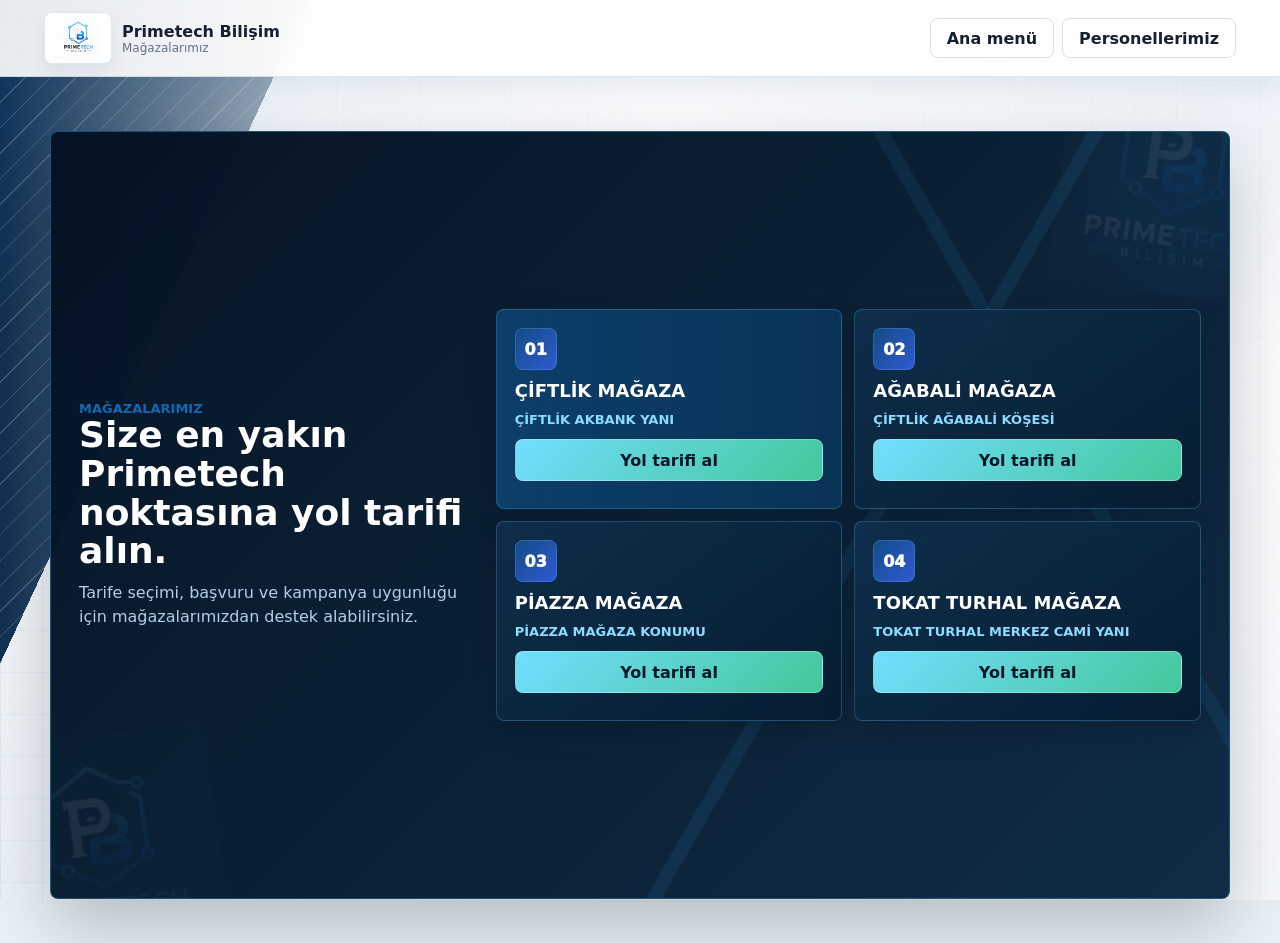
